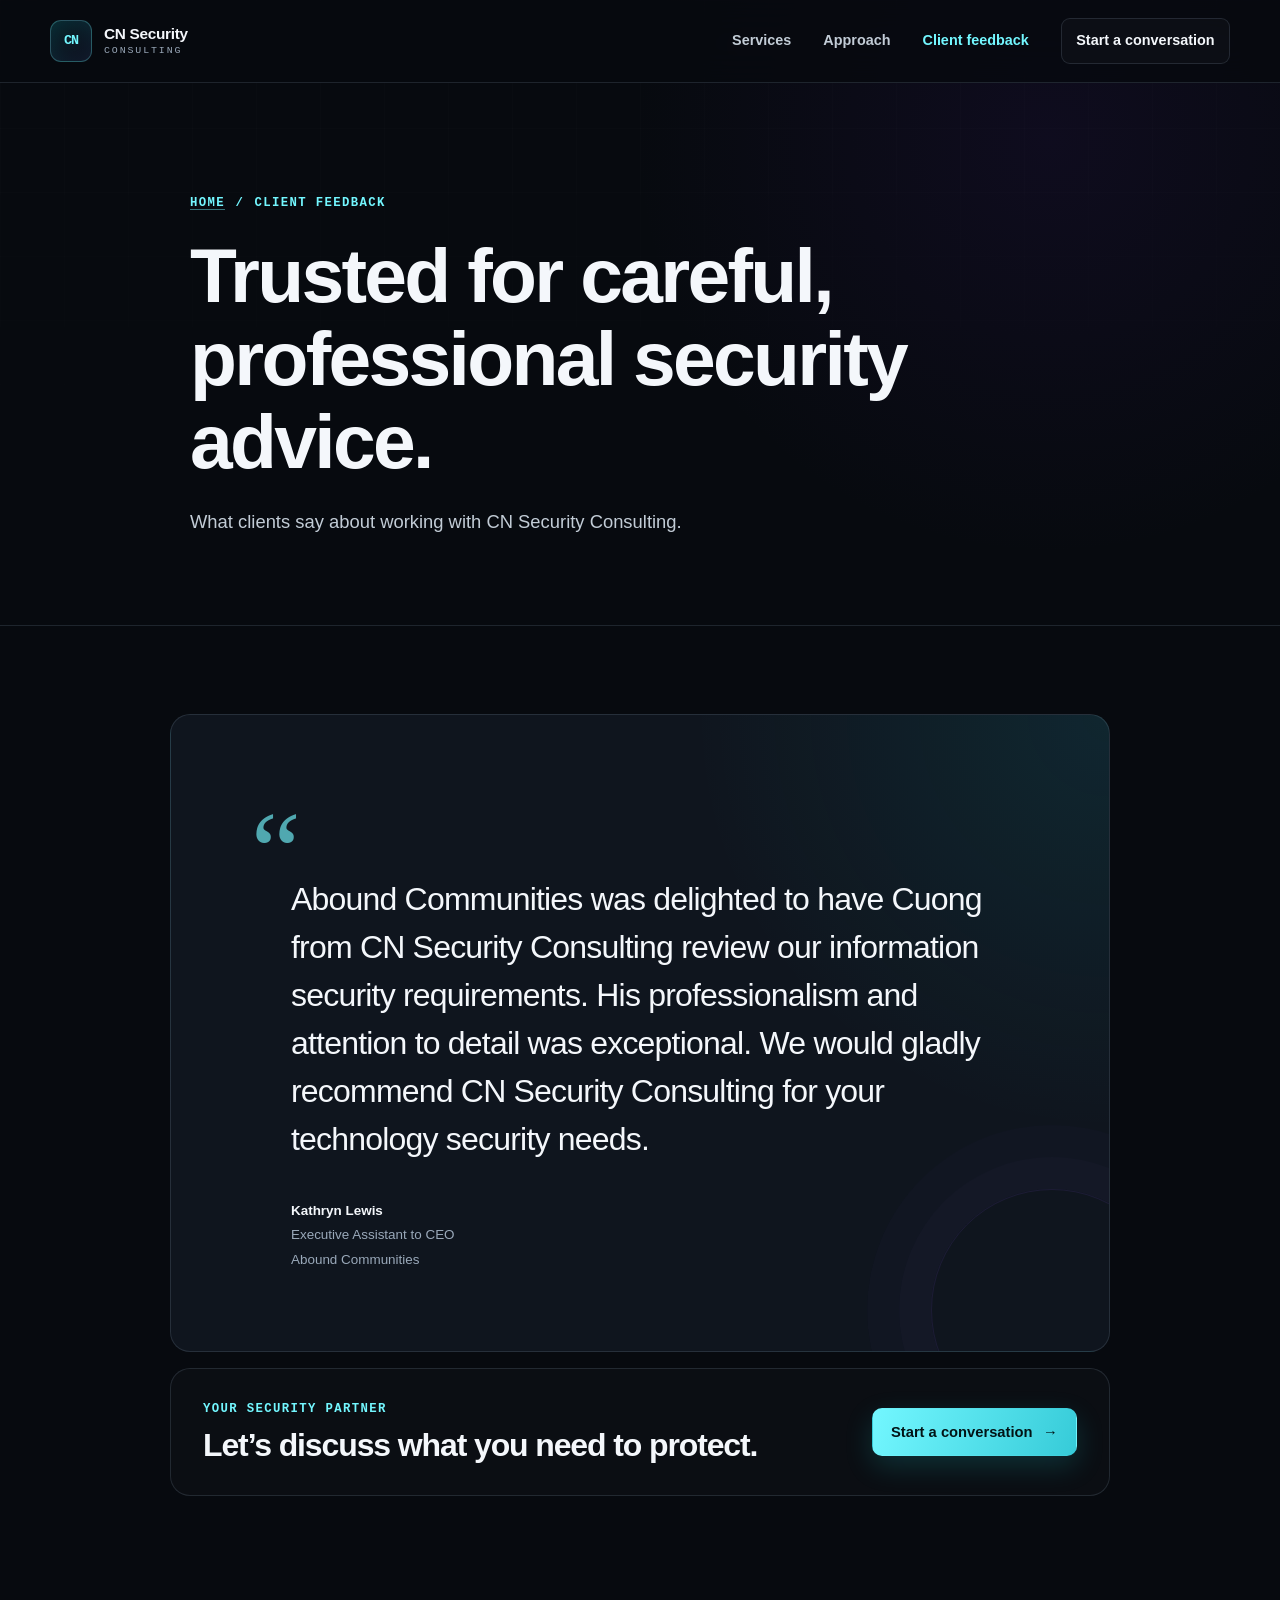
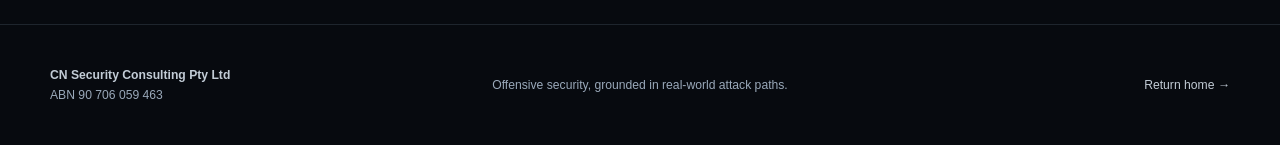
==== testimonials/index.html @ f215b1c4 "backup 2026-09-17 04:57:46 UTC" ====
<!DOCTYPE html>
<html lang="en-AU">
<head>
    <meta charset="UTF-8">
    <meta name="viewport" content="width=device-width, initial-scale=1.0">
    <meta name="description" content="Client feedback for CN Security Consulting, a Melbourne-based offensive security consultancy.">
    <meta name="theme-color" content="#070a0f">
    <title>Client Feedback | CN Security Consulting</title>
    <link rel="canonical" href="https://cnsecurity.com.au/testimonials/">
    <link rel="stylesheet" href="../style.css">
</head>
<body>
    <a class="skip-link" href="#main">Skip to content</a>

    <header class="site-header">
        <div class="container nav-wrap">
            <a class="brand" href="/" aria-label="CN Security Consulting home">
                <span class="brand-mark" aria-hidden="true">CN</span>
                <span class="brand-copy">
                    <strong>CN Security</strong>
                    <small>Consulting</small>
                </span>
            </a>
            <nav class="site-nav" aria-label="Primary navigation">
                <a href="/#services">Services</a>
                <a href="/#approach">Approach</a>
                <a aria-current="page" href="/testimonials/">Client feedback</a>
                <a class="nav-cta" href="/#contact">Start a conversation</a>
            </nav>
        </div>
    </header>

    <main id="main">
        <section class="page-hero section">
            <div class="container page-hero-inner">
                <p class="eyebrow"><a href="/">Home</a> <span aria-hidden="true">/</span> Client feedback</p>
                <h1>Trusted for careful, professional security advice.</h1>
                <p>What clients say about working with CN Security Consulting.</p>
            </div>
        </section>

        <section class="section testimonial-page-section">
            <div class="container narrow-container">
                <article class="testimonial-card">
                    <div class="quote-mark" aria-hidden="true">“</div>
                    <blockquote>
                        <p>Abound Communities was delighted to have Cuong from CN Security Consulting review our information security requirements. His professionalism and attention to detail was exceptional. We would gladly recommend CN Security Consulting for your technology security needs.</p>
                        <footer>
                            <strong>Kathryn Lewis</strong>
                            <span>Executive Assistant to CEO</span>
                            <span>Abound Communities</span>
                        </footer>
                    </blockquote>
                </article>

                <div class="page-cta">
                    <div>
                        <p class="eyebrow">Your security partner</p>
                        <h2>Let’s discuss what you need to protect.</h2>
                    </div>
                    <a class="button button-primary" href="mailto:cnsecconsultingptyltd@gmail.com?subject=Security%20assessment%20enquiry">Start a conversation <span aria-hidden="true">→</span></a>
                </div>
            </div>
        </section>
    </main>

    <footer class="site-footer">
        <div class="container footer-inner">
            <div>
                <strong>CN Security Consulting Pty Ltd</strong>
                <span>ABN 90 706 059 463</span>
            </div>
            <p>Offensive security, grounded in real-world attack paths.</p>
            <a href="/">Return home <span aria-hidden="true">→</span></a>
        </div>
    </footer>
</body>
</html>
---- style.css ----
:root {
    --bg: #070a0f;
    --bg-soft: #0b1017;
    --surface: #0f151e;
    --fg: #f4f7fb;
    --muted: #9aa9ba;
    --muted-light: #c2ccd6;
    --cyan: #16d9e3;
    --cyan-bright: #73f7ff;
    --purple: #8f5cff;
    --border: rgba(157, 181, 205, 0.16);
    --border-strong: rgba(115, 247, 255, 0.28);
    --shadow: 0 32px 80px rgba(0, 0, 0, 0.42);
    --radius: 20px;
    --max-width: 1180px;
}

* { box-sizing: border-box; }

html { scroll-behavior: smooth; }

body {
    margin: 0;
    color: var(--fg);
    background: radial-gradient(circle at 82% 8%, rgba(67, 25, 133, 0.13), transparent 26rem), var(--bg);
    font-family: Inter, ui-sans-serif, -apple-system, BlinkMacSystemFont, "Segoe UI", sans-serif;
    font-size: 16px;
    line-height: 1.65;
    -webkit-font-smoothing: antialiased;
}

body::before {
    position: fixed;
    inset: 0;
    z-index: -1;
    background-image: linear-gradient(rgba(255, 255, 255, 0.016) 1px, transparent 1px), linear-gradient(90deg, rgba(255, 255, 255, 0.016) 1px, transparent 1px);
    background-size: 64px 64px;
    content: "";
    pointer-events: none;
    mask-image: linear-gradient(to bottom, black, transparent 58%);
}

::selection { color: #021012; background: var(--cyan-bright); }
a { color: inherit; }
img, svg { display: block; }
img { max-width: 100%; }
h1, h2, h3, p, blockquote { margin-top: 0; }
h1, h2, h3 { line-height: 1.08; letter-spacing: -0.035em; }
h1 { font-size: clamp(3.25rem, 7vw, 6.3rem); }
h2 { margin-bottom: 1rem; font-size: clamp(2.1rem, 4vw, 3.5rem); }
h3 { font-size: 1.3rem; }

.container { width: min(calc(100% - 3rem), var(--max-width)); margin-inline: auto; }
.narrow-container { width: min(calc(100% - 3rem), 940px); }
.section { padding: 7rem 0; }

.skip-link {
    position: fixed;
    top: 1rem;
    left: 1rem;
    z-index: 1000;
    padding: 0.7rem 1rem;
    color: #031012;
    background: var(--cyan-bright);
    border-radius: 8px;
    font-weight: 800;
    transform: translateY(-180%);
}
.skip-link:focus { transform: translateY(0); }

.site-header {
    position: relative;
    z-index: 20;
    border-bottom: 1px solid var(--border);
    background: rgba(7, 10, 15, 0.78);
    backdrop-filter: blur(18px);
}

.nav-wrap {
    display: flex;
    min-height: 82px;
    align-items: center;
    justify-content: space-between;
    gap: 2rem;
}

.brand { display: inline-flex; flex: 0 0 auto; align-items: center; gap: 0.75rem; text-decoration: none; }

.brand-mark {
    display: grid;
    width: 42px;
    height: 42px;
    place-items: center;
    color: var(--cyan-bright);
    border: 1px solid var(--border-strong);
    border-radius: 11px;
    background: linear-gradient(145deg, rgba(22, 217, 227, 0.14), rgba(143, 92, 255, 0.08));
    font-family: "SFMono-Regular", Consolas, "Liberation Mono", monospace;
    font-size: 0.84rem;
    font-weight: 800;
    letter-spacing: -0.08em;
    box-shadow: inset 0 0 18px rgba(22, 217, 227, 0.07);
}

.brand-copy { display: flex; flex-direction: column; line-height: 1.05; }
.brand-copy strong { font-size: 0.96rem; letter-spacing: -0.02em; }
.brand-copy small {
    margin-top: 0.28rem;
    color: var(--muted);
    font-family: "SFMono-Regular", Consolas, monospace;
    font-size: 0.62rem;
    letter-spacing: 0.19em;
    text-transform: uppercase;
}

.site-nav { display: flex; align-items: center; gap: clamp(1rem, 2.5vw, 2rem); }
.site-nav a {
    color: var(--muted-light);
    font-size: 0.9rem;
    font-weight: 650;
    text-decoration: none;
    transition: color 180ms ease, border-color 180ms ease, background 180ms ease;
}
.site-nav a:hover, .site-nav a:focus-visible, .site-nav a[aria-current="page"] { color: var(--cyan-bright); }
.site-nav .nav-cta {
    padding: 0.62rem 0.9rem;
    color: var(--fg);
    border: 1px solid var(--border);
    border-radius: 9px;
    background: rgba(255, 255, 255, 0.025);
}
.site-nav .nav-cta:hover, .site-nav .nav-cta:focus-visible { color: var(--fg); border-color: var(--border-strong); background: rgba(22, 217, 227, 0.08); }

.hero {
    position: relative;
    min-height: 720px;
    display: flex;
    align-items: center;
    overflow: hidden;
    padding: 5rem 0 5.8rem;
}
.hero::before {
    position: absolute;
    top: 18%;
    left: -15rem;
    width: 27rem;
    height: 27rem;
    border: 1px solid rgba(22, 217, 227, 0.08);
    border-radius: 50%;
    content: "";
    box-shadow: 0 0 0 5rem rgba(22, 217, 227, 0.018), 0 0 0 10rem rgba(22, 217, 227, 0.012);
}
.hero-grid { display: grid; grid-template-columns: minmax(0, 1.18fr) minmax(330px, 0.82fr); align-items: center; gap: clamp(3rem, 7vw, 6.5rem); }
.hero-copy { position: relative; z-index: 2; }

.eyebrow {
    display: flex;
    align-items: center;
    gap: 0.65rem;
    margin-bottom: 1.35rem;
    color: var(--cyan-bright);
    font-family: "SFMono-Regular", Consolas, "Liberation Mono", monospace;
    font-size: 0.77rem;
    font-weight: 700;
    letter-spacing: 0.11em;
    line-height: 1.4;
    text-transform: uppercase;
}
.eyebrow a { color: inherit; text-decoration-color: rgba(115, 247, 255, 0.45); text-underline-offset: 3px; }
.status-dot {
    width: 7px;
    height: 7px;
    flex: 0 0 auto;
    border-radius: 50%;
    background: var(--cyan);
    box-shadow: 0 0 0 5px rgba(22, 217, 227, 0.08), 0 0 18px rgba(22, 217, 227, 0.7);
}

.hero h1 { max-width: 800px; margin-bottom: 1.65rem; font-weight: 780; }
.hero h1 span {
    display: block;
    color: transparent;
    background: linear-gradient(100deg, var(--cyan-bright), #58b7ff 47%, #b591ff 95%);
    background-clip: text;
    -webkit-background-clip: text;
}
.hero-lead { max-width: 670px; margin-bottom: 2.15rem; color: var(--muted-light); font-size: clamp(1.05rem, 1.8vw, 1.28rem); line-height: 1.7; }
.hero-actions { display: flex; flex-wrap: wrap; gap: 0.85rem; margin-bottom: 2.1rem; }

.button {
    display: inline-flex;
    min-height: 48px;
    align-items: center;
    justify-content: center;
    gap: 0.65rem;
    padding: 0.78rem 1.15rem;
    border: 1px solid transparent;
    border-radius: 10px;
    font-size: 0.92rem;
    font-weight: 780;
    line-height: 1;
    text-decoration: none;
    transition: transform 180ms ease, box-shadow 180ms ease, border-color 180ms ease, background 180ms ease;
}
.button:hover, .button:focus-visible { transform: translateY(-2px); }
.button-primary { color: #021315; background: linear-gradient(110deg, var(--cyan-bright), #36cbd8); box-shadow: 0 10px 28px rgba(22, 217, 227, 0.17); }
.button-primary:hover, .button-primary:focus-visible { box-shadow: 0 14px 36px rgba(22, 217, 227, 0.26); }
.button-secondary { color: var(--fg); border-color: var(--border); background: rgba(255, 255, 255, 0.025); }
.button-secondary:hover, .button-secondary:focus-visible { border-color: var(--border-strong); background: rgba(255, 255, 255, 0.045); }

.hero-points { display: flex; flex-wrap: wrap; gap: 0.65rem 1.3rem; margin: 0; padding: 0; color: var(--muted); font-size: 0.82rem; list-style: none; }
.hero-points li { position: relative; padding-left: 1.15rem; }
.hero-points li::before { position: absolute; top: 0.68em; left: 0; width: 5px; height: 5px; border-radius: 50%; background: var(--cyan); content: ""; }

.hero-visual { position: relative; width: min(100%, 470px); justify-self: end; aspect-ratio: 1; }
.hero-visual::before, .hero-visual::after { position: absolute; border-radius: 50%; content: ""; }
.hero-visual::before { inset: 2%; border: 1px solid rgba(115, 247, 255, 0.12); box-shadow: 0 0 0 1.6rem rgba(255, 255, 255, 0.012), 0 0 0 1.7rem rgba(115, 247, 255, 0.035); }
.hero-visual::after { inset: 11%; border: 1px dashed rgba(143, 92, 255, 0.2); }
.hero-visual img {
    position: relative;
    z-index: 2;
    width: 100%;
    height: 100%;
    border-radius: 50%;
    object-fit: cover;
    filter: saturate(0.9) contrast(1.03);
    mask-image: radial-gradient(circle, black 58%, transparent 72%);
}
.visual-glow { position: absolute; inset: 14%; border-radius: 50%; background: rgba(61, 23, 110, 0.55); filter: blur(58px); }

.signal-card {
    position: absolute;
    z-index: 4;
    display: flex;
    align-items: center;
    gap: 0.65rem;
    min-width: 150px;
    padding: 0.72rem 0.85rem;
    border: 1px solid var(--border);
    border-radius: 12px;
    background: rgba(12, 17, 25, 0.88);
    box-shadow: 0 18px 35px rgba(0, 0, 0, 0.32);
    backdrop-filter: blur(10px);
    font-size: 0.74rem;
    font-weight: 750;
    line-height: 1.2;
}
.signal-card small { display: block; margin-bottom: 0.2rem; color: var(--muted); font-family: "SFMono-Regular", Consolas, monospace; font-size: 0.57rem; font-weight: 500; letter-spacing: 0.08em; text-transform: uppercase; }
.signal-card-top { top: 19%; right: -1rem; }
.signal-card-bottom { bottom: 19%; left: -1rem; }
.signal-icon { display: grid; width: 28px; height: 28px; flex: 0 0 auto; place-items: center; color: var(--cyan-bright); border: 1px solid rgba(115, 247, 255, 0.28); border-radius: 50%; background: rgba(22, 217, 227, 0.08); }
.signal-pulse { width: 9px; height: 9px; margin: 0 9px; flex: 0 0 auto; border-radius: 50%; background: #a77dff; box-shadow: 0 0 0 6px rgba(143, 92, 255, 0.12), 0 0 18px rgba(143, 92, 255, 0.65); }

.trust-strip { border-block: 1px solid var(--border); background: rgba(255, 255, 255, 0.016); }
.trust-inner { display: flex; min-height: 108px; align-items: center; gap: 3rem; }
.trust-inner p { min-width: max-content; margin: 0; color: var(--muted); font-family: "SFMono-Regular", Consolas, monospace; font-size: 0.68rem; letter-spacing: 0.12em; text-transform: uppercase; }
.trust-inner ul { display: grid; width: 100%; grid-template-columns: repeat(6, 1fr); margin: 0; padding: 0; list-style: none; }
.trust-inner li { color: var(--muted-light); border-left: 1px solid var(--border); font-family: "SFMono-Regular", Consolas, monospace; font-size: 0.9rem; font-weight: 750; letter-spacing: 0.07em; text-align: center; }

.section-heading { display: grid; grid-template-columns: minmax(0, 1.1fr) minmax(320px, 0.62fr); align-items: end; gap: 5rem; margin-bottom: 3.5rem; }
.section-heading h2 { max-width: 730px; margin-bottom: 0; }
.section-heading > p { margin-bottom: 0; color: var(--muted); }

.service-grid { display: grid; grid-template-columns: repeat(2, minmax(0, 1fr)); gap: 1rem; }
.service-card {
    position: relative;
    min-height: 390px;
    overflow: hidden;
    padding: 2rem;
    border: 1px solid var(--border);
    border-radius: var(--radius);
    background: linear-gradient(145deg, rgba(255, 255, 255, 0.035), rgba(255, 255, 255, 0.012));
    transition: border-color 200ms ease, transform 200ms ease, background 200ms ease;
}
.service-card::after { position: absolute; right: -4rem; bottom: -6rem; width: 14rem; height: 14rem; border-radius: 50%; background: rgba(22, 217, 227, 0.055); content: ""; filter: blur(48px); }
.service-card:hover { border-color: rgba(115, 247, 255, 0.26); background: linear-gradient(145deg, rgba(22, 217, 227, 0.055), rgba(255, 255, 255, 0.014)); transform: translateY(-3px); }
.service-card-featured::after { background: rgba(143, 92, 255, 0.11); }
.service-number { position: absolute; top: 2rem; right: 2rem; color: #637183; font-family: "SFMono-Regular", Consolas, monospace; font-size: 0.68rem; }
.service-icon { display: grid; width: 48px; height: 48px; margin-bottom: 2rem; place-items: center; border: 1px solid var(--border-strong); border-radius: 13px; background: rgba(22, 217, 227, 0.055); }
.service-icon svg { width: 23px; height: 23px; fill: none; stroke: var(--cyan-bright); stroke-linecap: round; stroke-linejoin: round; stroke-width: 1.5; }
.service-card h3 { max-width: 420px; margin-bottom: 1rem; }
.service-card > p { max-width: 500px; margin-bottom: 1.35rem; color: var(--muted); }
.card-list { position: relative; z-index: 2; display: flex; flex-wrap: wrap; gap: 0.45rem; margin: 0; padding: 0; list-style: none; }
.card-list li { padding: 0.35rem 0.55rem; color: var(--muted-light); border: 1px solid var(--border); border-radius: 6px; background: rgba(0, 0, 0, 0.14); font-size: 0.69rem; font-weight: 650; }

.section-muted { position: relative; border-block: 1px solid var(--border); background: linear-gradient(90deg, rgba(22, 217, 227, 0.025), transparent 38%), var(--bg-soft); }
.approach-grid { display: grid; grid-template-columns: minmax(280px, 0.75fr) minmax(0, 1.25fr); gap: clamp(4rem, 9vw, 8rem); }
.approach-intro { align-self: start; position: sticky; top: 3rem; }
.approach-intro h2 { margin-bottom: 1.25rem; }
.approach-intro > p:not(.eyebrow) { margin-bottom: 1.7rem; color: var(--muted); }
.text-link { display: inline-flex; align-items: center; gap: 0.55rem; color: var(--cyan-bright); font-size: 0.9rem; font-weight: 750; text-decoration: none; }
.text-link span { transition: transform 180ms ease; }
.text-link:hover span, .text-link:focus-visible span { transform: translateX(4px); }

.process-list { margin: 0; padding: 0; list-style: none; }
.process-list li { display: grid; grid-template-columns: 44px 1fr; gap: 1.25rem; padding: 0 0 2rem; }
.process-list li:not(:last-child) { margin-bottom: 2rem; border-bottom: 1px solid var(--border); }
.process-list li > span { display: grid; width: 44px; height: 44px; place-items: center; color: var(--cyan-bright); border: 1px solid var(--border-strong); border-radius: 50%; background: rgba(22, 217, 227, 0.045); font-family: "SFMono-Regular", Consolas, monospace; font-size: 0.67rem; font-weight: 750; }
.process-list h3 { margin-bottom: 0.55rem; }
.process-list p { max-width: 620px; margin: 0; color: var(--muted); }

.proof-grid { display: grid; grid-template-columns: minmax(0, 1fr) minmax(340px, 0.82fr); align-items: stretch; gap: 1rem; }
.proof-copy, .credentials-panel { padding: clamp(2rem, 5vw, 4rem); border: 1px solid var(--border); border-radius: var(--radius); }
.proof-copy { display: flex; min-height: 480px; flex-direction: column; justify-content: center; background: linear-gradient(145deg, rgba(255, 255, 255, 0.026), rgba(255, 255, 255, 0.008)); }
.proof-copy blockquote { margin-bottom: 1.8rem; }
.proof-copy blockquote > p { margin-bottom: 1.75rem; font-size: clamp(1.35rem, 2.5vw, 2rem); font-weight: 580; letter-spacing: -0.028em; line-height: 1.42; }
blockquote footer { display: flex; flex-direction: column; gap: 0.14rem; color: var(--muted); font-size: 0.84rem; }
blockquote footer strong { color: var(--fg); }

.credentials-panel { position: relative; overflow: hidden; background: radial-gradient(circle at 100% 0, rgba(143, 92, 255, 0.18), transparent 18rem), var(--surface); }
.credentials-panel::after { position: absolute; right: -2rem; bottom: -2rem; width: 11rem; height: 11rem; border: 1px solid rgba(115, 247, 255, 0.08); border-radius: 50%; content: ""; box-shadow: 0 0 0 2rem rgba(115, 247, 255, 0.018), 0 0 0 4rem rgba(115, 247, 255, 0.012); }
.panel-label { margin-bottom: 1.2rem; color: #b69aff; font-family: "SFMono-Regular", Consolas, monospace; font-size: 0.7rem; font-weight: 700; letter-spacing: 0.13em; text-transform: uppercase; }
.credentials-panel h2 { margin-bottom: 1.1rem; font-size: clamp(1.8rem, 3vw, 2.45rem); }
.credentials-panel > p:not(.panel-label) { margin-bottom: 2rem; color: var(--muted); }
.credential-grid { position: relative; z-index: 2; display: grid; grid-template-columns: repeat(2, minmax(0, 1fr)); gap: 0.55rem; }
.credential-grid > span { padding: 0.75rem; color: var(--cyan-bright); border: 1px solid var(--border); border-radius: 9px; background: rgba(0, 0, 0, 0.18); font-family: "SFMono-Regular", Consolas, monospace; font-size: 0.85rem; font-weight: 800; }
.credential-grid small { display: block; margin-top: 0.25rem; color: var(--muted); font-family: Inter, ui-sans-serif, sans-serif; font-size: 0.61rem; font-weight: 550; }

.contact-section { padding-top: 1rem; }
.contact-panel {
    position: relative;
    display: grid;
    grid-template-columns: minmax(0, 1.2fr) minmax(330px, 0.8fr);
    gap: clamp(3rem, 8vw, 7rem);
    overflow: hidden;
    padding: clamp(2.2rem, 6vw, 5rem);
    border: 1px solid var(--border-strong);
    border-radius: 24px;
    background: radial-gradient(circle at 4% 110%, rgba(22, 217, 227, 0.16), transparent 24rem), radial-gradient(circle at 88% -20%, rgba(143, 92, 255, 0.16), transparent 27rem), var(--surface);
    box-shadow: var(--shadow);
}
.contact-panel::after { position: absolute; top: 0; right: 3rem; width: 13rem; height: 1px; background: linear-gradient(90deg, transparent, var(--cyan-bright), transparent); content: ""; }
.contact-copy { position: relative; z-index: 2; }
.contact-copy h2 { margin-bottom: 1rem; }
.contact-copy > p:not(.eyebrow) { max-width: 650px; margin-bottom: 2rem; color: var(--muted-light); }
.contact-details { position: relative; z-index: 2; margin: 0; }
.contact-details > div { display: grid; grid-template-columns: 7rem 1fr; gap: 1rem; padding: 1rem 0; border-bottom: 1px solid var(--border); }
.contact-details > div:first-child { padding-top: 0; }
.contact-details dt { color: var(--muted); font-family: "SFMono-Regular", Consolas, monospace; font-size: 0.63rem; font-weight: 650; letter-spacing: 0.08em; text-transform: uppercase; }
.contact-details dd { margin: 0; color: var(--muted-light); font-size: 0.84rem; }
.contact-details a { color: var(--fg); text-decoration-color: rgba(115, 247, 255, 0.35); text-underline-offset: 4px; }

.site-footer { margin-top: 1rem; padding: 2.5rem 0; color: var(--muted); border-top: 1px solid var(--border); font-size: 0.76rem; }
.footer-inner { display: grid; grid-template-columns: 1fr auto 1fr; align-items: center; gap: 2rem; }
.footer-inner > div { display: flex; flex-direction: column; }
.footer-inner strong { color: var(--muted-light); }
.footer-inner p { margin: 0; text-align: center; }
.footer-inner > a { justify-self: end; color: var(--muted-light); text-decoration: none; }
.footer-inner > a:hover, .footer-inner > a:focus-visible { color: var(--cyan-bright); }

/* Client feedback page */
.page-hero { padding: 7rem 0 5.5rem; border-bottom: 1px solid var(--border); }
.page-hero-inner { max-width: 900px; }
.page-hero h1 { margin-bottom: 1.5rem; font-size: clamp(3rem, 6vw, 5rem); }
.page-hero-inner > p:last-child { margin: 0; color: var(--muted-light); font-size: 1.15rem; }
.testimonial-page-section { padding-top: 5.5rem; }
.testimonial-card { position: relative; overflow: hidden; padding: clamp(2rem, 7vw, 5rem); border: 1px solid var(--border); border-radius: var(--radius); background: radial-gradient(circle at 100% 0, rgba(22, 217, 227, 0.09), transparent 26rem), var(--surface); }
.testimonial-card::after { position: absolute; right: -4rem; bottom: -5rem; width: 15rem; height: 15rem; border: 1px solid rgba(143, 92, 255, 0.1); border-radius: 50%; content: ""; box-shadow: 0 0 0 2rem rgba(143, 92, 255, 0.02), 0 0 0 4rem rgba(143, 92, 255, 0.015); }
.quote-mark { height: 5rem; color: var(--cyan-bright); font-family: Georgia, serif; font-size: 7rem; line-height: 1; opacity: 0.65; }
.testimonial-card blockquote { position: relative; z-index: 2; margin-bottom: 0; }
.testimonial-card blockquote > p { max-width: 790px; margin-bottom: 2.3rem; font-size: clamp(1.35rem, 3vw, 2rem); letter-spacing: -0.025em; line-height: 1.5; }
.page-cta { display: flex; align-items: center; justify-content: space-between; gap: 2rem; margin-top: 1rem; padding: 2rem; border: 1px solid var(--border); border-radius: var(--radius); background: rgba(255, 255, 255, 0.02); }
.page-cta .eyebrow { margin-bottom: 0.65rem; }
.page-cta h2 { margin: 0; font-size: clamp(1.4rem, 3vw, 2rem); }

@media (max-width: 980px) {
    .hero { min-height: auto; padding-top: 5.5rem; }
    .hero-grid { grid-template-columns: 1fr; }
    .hero-copy { max-width: 780px; }
    .hero-visual { width: min(78vw, 480px); justify-self: center; }
    .section-heading { grid-template-columns: 1fr; gap: 1.25rem; }
    .section-heading > p { max-width: 680px; }
    .approach-grid { gap: 4rem; }
    .proof-grid, .contact-panel { grid-template-columns: 1fr; }
    .proof-copy { min-height: auto; }
    .footer-inner { grid-template-columns: 1fr auto; }
    .footer-inner p { display: none; }
}

@media (max-width: 760px) {
    .container, .narrow-container { width: min(calc(100% - 2rem), var(--max-width)); }
    .section { padding: 5rem 0; }
    .site-header { position: static; }
    .nav-wrap { min-height: auto; flex-direction: column; align-items: stretch; gap: 1rem; padding-block: 1rem; }
    .site-nav { justify-content: space-between; gap: 0.7rem; overflow-x: auto; padding-bottom: 0.2rem; }
    .site-nav a { flex: 0 0 auto; font-size: 0.77rem; }
    .site-nav .nav-cta { padding: 0; border: 0; background: none; }
    .hero { padding: 4.5rem 0; }
    .hero-grid { gap: 3.5rem; }
    .hero h1 { font-size: clamp(3rem, 14vw, 4.6rem); }
    .hero-visual { width: min(85vw, 420px); }
    .signal-card-top { right: 0; }
    .signal-card-bottom { left: 0; }
    .trust-inner { flex-direction: column; align-items: stretch; gap: 1.2rem; padding: 1.5rem 0; }
    .trust-inner ul { grid-template-columns: repeat(3, 1fr); row-gap: 0.9rem; }
    .service-grid { grid-template-columns: 1fr; }
    .service-card { min-height: auto; }
    .approach-grid { grid-template-columns: 1fr; }
    .approach-intro { position: static; }
    .contact-details > div { grid-template-columns: 1fr; gap: 0.35rem; }
    .page-hero { padding: 5rem 0 4rem; }
    .page-cta { align-items: flex-start; flex-direction: column; }
}

@media (max-width: 520px) {
    .site-nav { display: grid; grid-template-columns: repeat(2, 1fr); }
    .site-nav a { padding: 0.25rem 0; }
    .hero h1 { font-size: clamp(2.65rem, 13vw, 3.8rem); }
    .hero-actions { flex-direction: column; }
    .hero-actions .button { width: 100%; }
    .hero-visual { width: 90vw; }
    .signal-card { min-width: 132px; padding: 0.55rem 0.65rem; }
    .service-card, .proof-copy, .credentials-panel, .contact-panel, .page-cta { padding: 1.5rem; }
    .process-list li { grid-template-columns: 38px 1fr; gap: 1rem; }
    .process-list li > span { width: 38px; height: 38px; }
    .credential-grid { grid-template-columns: 1fr; }
    .contact-details dd { overflow-wrap: anywhere; }
    .footer-inner { grid-template-columns: 1fr; }
    .footer-inner > a { justify-self: start; }
}

@media (prefers-reduced-motion: reduce) {
    html { scroll-behavior: auto; }
    *, *::before, *::after { scroll-behavior: auto !important; transition-duration: 0.01ms !important; }
}
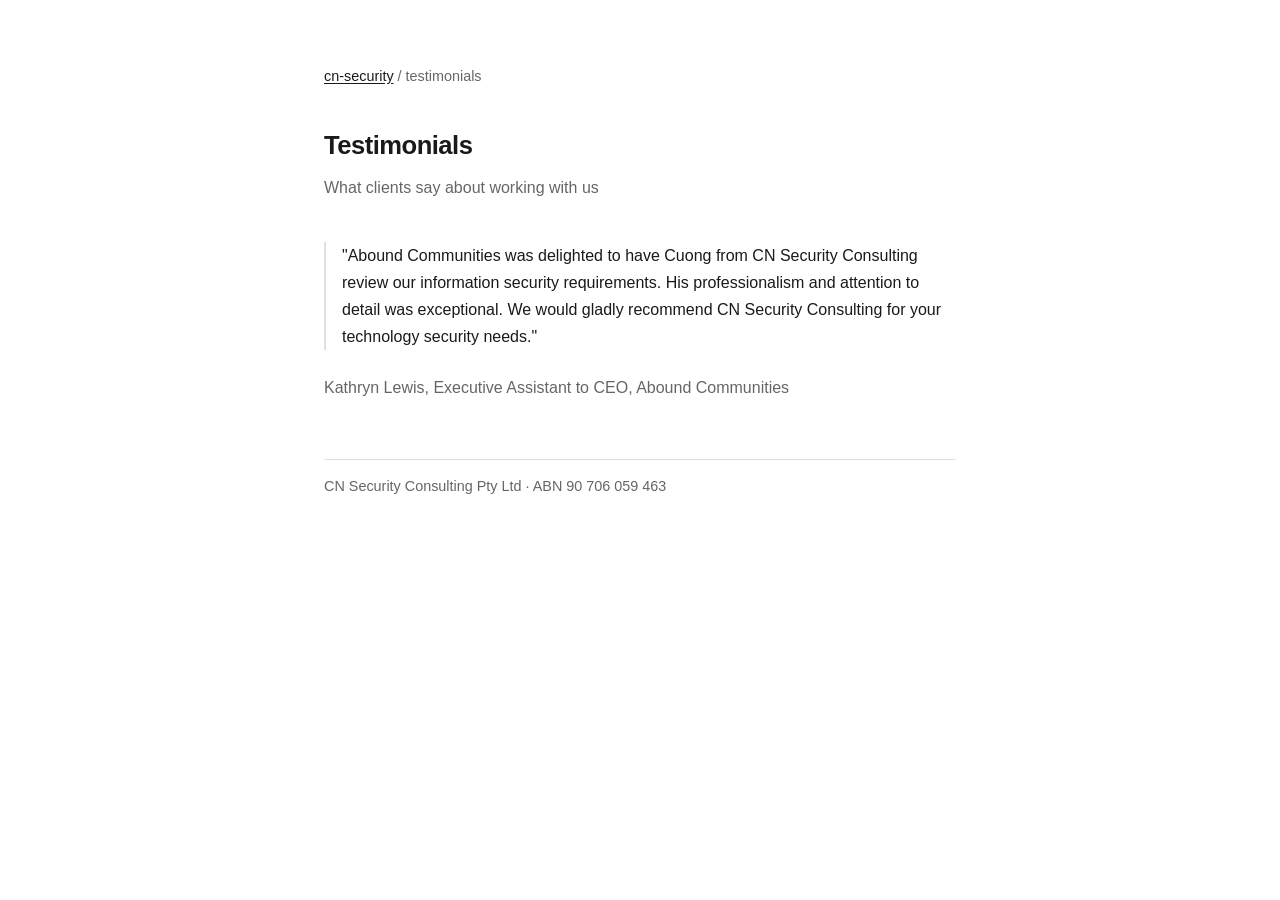
==== commit d75d08e0: "Revert to minimal light theme, port newer copy Restore the minimal light theme (white background, ce" ====
--- a/testimonials/index.html
+++ b/testimonials/index.html
@@ -1,78 +1,30 @@
 <!DOCTYPE html>
 <html lang="en-AU">
 <head>
-    <meta charset="UTF-8">
-    <meta name="viewport" content="width=device-width, initial-scale=1.0">
-    <meta name="description" content="Client feedback for CN Security Consulting, a Melbourne-based offensive security consultancy.">
-    <meta name="theme-color" content="#070a0f">
-    <title>Client Feedback | CN Security Consulting</title>
-    <link rel="canonical" href="https://cnsecurity.com.au/testimonials/">
-    <link rel="stylesheet" href="../style.css">
+<meta charset="UTF-8">
+<meta name="viewport" content="width=device-width, initial-scale=1.0">
+<meta name="description" content="What clients say about working with CN Security Consulting — Melbourne-based offensive security and red teaming.">
+<title>Testimonials &ndash; CN Security Consulting</title>
+<link rel="canonical" href="https://cnsecurity.com.au/testimonials/">
+<link rel="stylesheet" href="../style.css">
 </head>
 <body>
-    <a class="skip-link" href="#main">Skip to content</a>
 
-    <header class="site-header">
-        <div class="container nav-wrap">
-            <a class="brand" href="/" aria-label="CN Security Consulting home">
-                <span class="brand-mark" aria-hidden="true">CN</span>
-                <span class="brand-copy">
-                    <strong>CN Security</strong>
-                    <small>Consulting</small>
-                </span>
-            </a>
-            <nav class="site-nav" aria-label="Primary navigation">
-                <a href="/#services">Services</a>
-                <a href="/#approach">Approach</a>
-                <a aria-current="page" href="/testimonials/">Client feedback</a>
-                <a class="nav-cta" href="/#contact">Start a conversation</a>
-            </nav>
-        </div>
-    </header>
+<p class="breadcrumb"><a href="/">cn-security</a> / testimonials</p>
 
-    <main id="main">
-        <section class="page-hero section">
-            <div class="container page-hero-inner">
-                <p class="eyebrow"><a href="/">Home</a> <span aria-hidden="true">/</span> Client feedback</p>
-                <h1>Trusted for careful, professional security advice.</h1>
-                <p>What clients say about working with CN Security Consulting.</p>
-            </div>
-        </section>
+<h1>Testimonials</h1>
+<p class="tagline">What clients say about working with us</p>
 
-        <section class="section testimonial-page-section">
-            <div class="container narrow-container">
-                <article class="testimonial-card">
-                    <div class="quote-mark" aria-hidden="true">“</div>
-                    <blockquote>
-                        <p>Abound Communities was delighted to have Cuong from CN Security Consulting review our information security requirements. His professionalism and attention to detail was exceptional. We would gladly recommend CN Security Consulting for your technology security needs.</p>
-                        <footer>
-                            <strong>Kathryn Lewis</strong>
-                            <span>Executive Assistant to CEO</span>
-                            <span>Abound Communities</span>
-                        </footer>
-                    </blockquote>
-                </article>
+<section>
+    <p class="quote">
+        "Abound Communities was delighted to have Cuong from CN Security Consulting review our information security requirements. His professionalism and attention to detail was exceptional. We would gladly recommend CN Security Consulting for your technology security needs."
+    </p>
+    <p class="cite">Kathryn Lewis, Executive Assistant to CEO, Abound Communities</p>
+</section>
 
-                <div class="page-cta">
-                    <div>
-                        <p class="eyebrow">Your security partner</p>
-                        <h2>Let’s discuss what you need to protect.</h2>
-                    </div>
-                    <a class="button button-primary" href="mailto:cnsecconsultingptyltd@gmail.com?subject=Security%20assessment%20enquiry">Start a conversation <span aria-hidden="true">→</span></a>
-                </div>
-            </div>
-        </section>
-    </main>
+<footer>
+    CN Security Consulting Pty Ltd &middot; ABN 90 706 059 463
+</footer>
 
-    <footer class="site-footer">
-        <div class="container footer-inner">
-            <div>
-                <strong>CN Security Consulting Pty Ltd</strong>
-                <span>ABN 90 706 059 463</span>
-            </div>
-            <p>Offensive security, grounded in real-world attack paths.</p>
-            <a href="/">Return home <span aria-hidden="true">→</span></a>
-        </div>
-    </footer>
 </body>
 </html>
--- a/style.css
+++ b/style.css
@@ -1,425 +1,226 @@
 :root {
-    --bg: #070a0f;
-    --bg-soft: #0b1017;
-    --surface: #0f151e;
-    --fg: #f4f7fb;
-    --muted: #9aa9ba;
-    --muted-light: #c2ccd6;
-    --cyan: #16d9e3;
-    --cyan-bright: #73f7ff;
-    --purple: #8f5cff;
-    --border: rgba(157, 181, 205, 0.16);
-    --border-strong: rgba(115, 247, 255, 0.28);
-    --shadow: 0 32px 80px rgba(0, 0, 0, 0.42);
-    --radius: 20px;
-    --max-width: 1180px;
-}
-
-* { box-sizing: border-box; }
-
-html { scroll-behavior: smooth; }
+    --bg: #ffffff;
+    --fg: #1a1a1a;
+    --dim: #666666;
+    --accent: #1a1a1a;
+    --code-bg: #f5f5f5;
+    --rule: #e0e0e0;
+}
+
+* {
+    box-sizing: border-box;
+}
 
 body {
-    margin: 0;
+    font-family: -apple-system, BlinkMacSystemFont, "Segoe UI", Roboto, Helvetica, Arial, sans-serif;
+    max-width: 680px;
+    margin: 4em auto;
+    padding: 0 1.5em;
     color: var(--fg);
-    background: radial-gradient(circle at 82% 8%, rgba(67, 25, 133, 0.13), transparent 26rem), var(--bg);
-    font-family: Inter, ui-sans-serif, -apple-system, BlinkMacSystemFont, "Segoe UI", sans-serif;
+    background: var(--bg);
+    line-height: 1.7;
     font-size: 16px;
-    line-height: 1.65;
-    -webkit-font-smoothing: antialiased;
-}
-
-body::before {
-    position: fixed;
-    inset: 0;
-    z-index: -1;
-    background-image: linear-gradient(rgba(255, 255, 255, 0.016) 1px, transparent 1px), linear-gradient(90deg, rgba(255, 255, 255, 0.016) 1px, transparent 1px);
-    background-size: 64px 64px;
-    content: "";
-    pointer-events: none;
-    mask-image: linear-gradient(to bottom, black, transparent 58%);
-}
-
-::selection { color: #021012; background: var(--cyan-bright); }
-a { color: inherit; }
-img, svg { display: block; }
-img { max-width: 100%; }
-h1, h2, h3, p, blockquote { margin-top: 0; }
-h1, h2, h3 { line-height: 1.08; letter-spacing: -0.035em; }
-h1 { font-size: clamp(3.25rem, 7vw, 6.3rem); }
-h2 { margin-bottom: 1rem; font-size: clamp(2.1rem, 4vw, 3.5rem); }
-h3 { font-size: 1.3rem; }
-
-.container { width: min(calc(100% - 3rem), var(--max-width)); margin-inline: auto; }
-.narrow-container { width: min(calc(100% - 3rem), 940px); }
-.section { padding: 7rem 0; }
-
-.skip-link {
-    position: fixed;
-    top: 1rem;
-    left: 1rem;
-    z-index: 1000;
-    padding: 0.7rem 1rem;
-    color: #031012;
-    background: var(--cyan-bright);
-    border-radius: 8px;
-    font-weight: 800;
-    transform: translateY(-180%);
-}
-.skip-link:focus { transform: translateY(0); }
-
-.site-header {
-    position: relative;
-    z-index: 20;
-    border-bottom: 1px solid var(--border);
-    background: rgba(7, 10, 15, 0.78);
-    backdrop-filter: blur(18px);
-}
-
-.nav-wrap {
-    display: flex;
-    min-height: 82px;
-    align-items: center;
-    justify-content: space-between;
-    gap: 2rem;
-}
-
-.brand { display: inline-flex; flex: 0 0 auto; align-items: center; gap: 0.75rem; text-decoration: none; }
-
-.brand-mark {
-    display: grid;
-    width: 42px;
-    height: 42px;
-    place-items: center;
-    color: var(--cyan-bright);
-    border: 1px solid var(--border-strong);
-    border-radius: 11px;
-    background: linear-gradient(145deg, rgba(22, 217, 227, 0.14), rgba(143, 92, 255, 0.08));
-    font-family: "SFMono-Regular", Consolas, "Liberation Mono", monospace;
-    font-size: 0.84rem;
-    font-weight: 800;
-    letter-spacing: -0.08em;
-    box-shadow: inset 0 0 18px rgba(22, 217, 227, 0.07);
-}
-
-.brand-copy { display: flex; flex-direction: column; line-height: 1.05; }
-.brand-copy strong { font-size: 0.96rem; letter-spacing: -0.02em; }
-.brand-copy small {
-    margin-top: 0.28rem;
-    color: var(--muted);
-    font-family: "SFMono-Regular", Consolas, monospace;
-    font-size: 0.62rem;
-    letter-spacing: 0.19em;
-    text-transform: uppercase;
-}
-
-.site-nav { display: flex; align-items: center; gap: clamp(1rem, 2.5vw, 2rem); }
-.site-nav a {
-    color: var(--muted-light);
-    font-size: 0.9rem;
-    font-weight: 650;
+}
+
+h1 {
+    font-size: 1.6em;
+    font-weight: 600;
+    margin: 0;
+    letter-spacing: -0.02em;
+}
+
+h2 {
+    font-size: 1.1em;
+    font-weight: 600;
+    margin: 0 0 0.6em 0;
+}
+
+h3 {
+    font-size: 1em;
+    font-weight: 600;
+    margin: 2em 0 0.5em 0;
+}
+
+.tagline {
+    color: var(--dim);
+    margin: 0.4em 0 2.5em 0;
+}
+
+section {
+    margin-bottom: 2.5em;
+}
+
+ul, ol {
+    margin: 0;
+    padding-left: 1.4em;
+}
+
+ul li, ol li {
+    margin-bottom: 0.3em;
+}
+
+p {
+    margin: 0 0 1em 0;
+}
+
+.quote {
+    border-left: 2px solid var(--rule);
+    padding-left: 1em;
+    margin: 1.5em 0;
+}
+
+.cite {
+    color: var(--dim);
+}
+
+.hours {
+    color: var(--dim);
+}
+
+.meta {
+    color: var(--dim);
+    margin: 0 0 2.5em 0;
+    font-size: 0.9em;
+}
+
+.breadcrumb {
+    color: var(--dim);
+    margin: 0 0 2.5em 0;
+    font-size: 0.9em;
+}
+
+a {
+    color: var(--accent);
+    text-decoration: underline;
+    text-underline-offset: 2px;
+}
+
+a:hover {
+    color: var(--dim);
+}
+
+pre {
+    background: var(--code-bg);
+    padding: 1em;
+    margin: 1em 0;
+    overflow-x: auto;
+    font-size: 0.85em;
+    line-height: 1.5;
+    border-radius: 4px;
+}
+
+code {
+    font-family: "SF Mono", "Menlo", "Monaco", "Consolas", monospace;
+    background: var(--code-bg);
+    padding: 0.1em 0.35em;
+    border-radius: 3px;
+    font-size: 0.9em;
+}
+
+pre code {
+    background: none;
+    padding: 0;
+    color: var(--fg);
+}
+
+table {
+    width: 100%;
+    border-collapse: collapse;
+    margin: 1em 0;
+    font-size: 0.9em;
+}
+
+th, td {
+    text-align: left;
+    padding: 0.4em 0.8em;
+    border-bottom: 1px solid var(--rule);
+    vertical-align: top;
+    word-break: break-word;
+}
+
+th {
+    color: var(--dim);
+    font-weight: 500;
+}
+
+strong {
+    font-weight: 600;
+}
+
+footer {
+    margin-top: 4em;
+    padding-top: 1em;
+    border-top: 1px solid var(--rule);
+    color: var(--dim);
+    font-size: 0.9em;
+}
+
+/* === top nav === */
+
+.topnav {
+    margin: 0 0 2.5em 0;
+    font-size: 0.95em;
+}
+
+.topnav a {
+    color: var(--dim);
     text-decoration: none;
-    transition: color 180ms ease, border-color 180ms ease, background 180ms ease;
-}
-.site-nav a:hover, .site-nav a:focus-visible, .site-nav a[aria-current="page"] { color: var(--cyan-bright); }
-.site-nav .nav-cta {
-    padding: 0.62rem 0.9rem;
+}
+
+.topnav a:hover {
     color: var(--fg);
-    border: 1px solid var(--border);
-    border-radius: 9px;
-    background: rgba(255, 255, 255, 0.025);
-}
-.site-nav .nav-cta:hover, .site-nav .nav-cta:focus-visible { color: var(--fg); border-color: var(--border-strong); background: rgba(22, 217, 227, 0.08); }
-
-.hero {
-    position: relative;
-    min-height: 720px;
-    display: flex;
-    align-items: center;
-    overflow: hidden;
-    padding: 5rem 0 5.8rem;
-}
-.hero::before {
-    position: absolute;
-    top: 18%;
-    left: -15rem;
-    width: 27rem;
-    height: 27rem;
-    border: 1px solid rgba(22, 217, 227, 0.08);
-    border-radius: 50%;
-    content: "";
-    box-shadow: 0 0 0 5rem rgba(22, 217, 227, 0.018), 0 0 0 10rem rgba(22, 217, 227, 0.012);
-}
-.hero-grid { display: grid; grid-template-columns: minmax(0, 1.18fr) minmax(330px, 0.82fr); align-items: center; gap: clamp(3rem, 7vw, 6.5rem); }
-.hero-copy { position: relative; z-index: 2; }
-
-.eyebrow {
-    display: flex;
-    align-items: center;
-    gap: 0.65rem;
-    margin-bottom: 1.35rem;
-    color: var(--cyan-bright);
-    font-family: "SFMono-Regular", Consolas, "Liberation Mono", monospace;
-    font-size: 0.77rem;
-    font-weight: 700;
-    letter-spacing: 0.11em;
-    line-height: 1.4;
-    text-transform: uppercase;
-}
-.eyebrow a { color: inherit; text-decoration-color: rgba(115, 247, 255, 0.45); text-underline-offset: 3px; }
-.status-dot {
-    width: 7px;
-    height: 7px;
-    flex: 0 0 auto;
-    border-radius: 50%;
-    background: var(--cyan);
-    box-shadow: 0 0 0 5px rgba(22, 217, 227, 0.08), 0 0 18px rgba(22, 217, 227, 0.7);
-}
-
-.hero h1 { max-width: 800px; margin-bottom: 1.65rem; font-weight: 780; }
-.hero h1 span {
+    text-decoration: underline;
+    text-underline-offset: 2px;
+}
+
+.topnav .sep {
+    margin: 0 0.6em;
+    color: var(--rule);
+}
+
+/* === post list === */
+
+.post-list {
+    list-style: none;
+    padding: 0;
+    margin: 1.5em 0 0 0;
+}
+
+.post-list li {
+    margin-bottom: 1.8em;
+}
+
+.post-list .post-date {
+    color: var(--dim);
+    font-size: 0.9em;
+    margin: 0;
+}
+
+.post-list .post-title {
+    font-weight: 600;
+    display: inline-block;
+    margin: 0.1em 0;
+}
+
+.post-list .post-desc {
+    color: var(--dim);
+    margin: 0.2em 0 0 0;
+    font-size: 0.95em;
+}
+
+/* === detail list (services, process) === */
+
+.detail-list {
+    margin: 0;
+    padding-left: 1.4em;
+}
+
+.detail-list li {
+    margin-bottom: 1em;
+}
+
+.detail-list .desc {
     display: block;
-    color: transparent;
-    background: linear-gradient(100deg, var(--cyan-bright), #58b7ff 47%, #b591ff 95%);
-    background-clip: text;
-    -webkit-background-clip: text;
-}
-.hero-lead { max-width: 670px; margin-bottom: 2.15rem; color: var(--muted-light); font-size: clamp(1.05rem, 1.8vw, 1.28rem); line-height: 1.7; }
-.hero-actions { display: flex; flex-wrap: wrap; gap: 0.85rem; margin-bottom: 2.1rem; }
-
-.button {
-    display: inline-flex;
-    min-height: 48px;
-    align-items: center;
-    justify-content: center;
-    gap: 0.65rem;
-    padding: 0.78rem 1.15rem;
-    border: 1px solid transparent;
-    border-radius: 10px;
-    font-size: 0.92rem;
-    font-weight: 780;
-    line-height: 1;
-    text-decoration: none;
-    transition: transform 180ms ease, box-shadow 180ms ease, border-color 180ms ease, background 180ms ease;
-}
-.button:hover, .button:focus-visible { transform: translateY(-2px); }
-.button-primary { color: #021315; background: linear-gradient(110deg, var(--cyan-bright), #36cbd8); box-shadow: 0 10px 28px rgba(22, 217, 227, 0.17); }
-.button-primary:hover, .button-primary:focus-visible { box-shadow: 0 14px 36px rgba(22, 217, 227, 0.26); }
-.button-secondary { color: var(--fg); border-color: var(--border); background: rgba(255, 255, 255, 0.025); }
-.button-secondary:hover, .button-secondary:focus-visible { border-color: var(--border-strong); background: rgba(255, 255, 255, 0.045); }
-
-.hero-points { display: flex; flex-wrap: wrap; gap: 0.65rem 1.3rem; margin: 0; padding: 0; color: var(--muted); font-size: 0.82rem; list-style: none; }
-.hero-points li { position: relative; padding-left: 1.15rem; }
-.hero-points li::before { position: absolute; top: 0.68em; left: 0; width: 5px; height: 5px; border-radius: 50%; background: var(--cyan); content: ""; }
-
-.hero-visual { position: relative; width: min(100%, 470px); justify-self: end; aspect-ratio: 1; }
-.hero-visual::before, .hero-visual::after { position: absolute; border-radius: 50%; content: ""; }
-.hero-visual::before { inset: 2%; border: 1px solid rgba(115, 247, 255, 0.12); box-shadow: 0 0 0 1.6rem rgba(255, 255, 255, 0.012), 0 0 0 1.7rem rgba(115, 247, 255, 0.035); }
-.hero-visual::after { inset: 11%; border: 1px dashed rgba(143, 92, 255, 0.2); }
-.hero-visual img {
-    position: relative;
-    z-index: 2;
-    width: 100%;
-    height: 100%;
-    border-radius: 50%;
-    object-fit: cover;
-    filter: saturate(0.9) contrast(1.03);
-    mask-image: radial-gradient(circle, black 58%, transparent 72%);
-}
-.visual-glow { position: absolute; inset: 14%; border-radius: 50%; background: rgba(61, 23, 110, 0.55); filter: blur(58px); }
-
-.signal-card {
-    position: absolute;
-    z-index: 4;
-    display: flex;
-    align-items: center;
-    gap: 0.65rem;
-    min-width: 150px;
-    padding: 0.72rem 0.85rem;
-    border: 1px solid var(--border);
-    border-radius: 12px;
-    background: rgba(12, 17, 25, 0.88);
-    box-shadow: 0 18px 35px rgba(0, 0, 0, 0.32);
-    backdrop-filter: blur(10px);
-    font-size: 0.74rem;
-    font-weight: 750;
-    line-height: 1.2;
-}
-.signal-card small { display: block; margin-bottom: 0.2rem; color: var(--muted); font-family: "SFMono-Regular", Consolas, monospace; font-size: 0.57rem; font-weight: 500; letter-spacing: 0.08em; text-transform: uppercase; }
-.signal-card-top { top: 19%; right: -1rem; }
-.signal-card-bottom { bottom: 19%; left: -1rem; }
-.signal-icon { display: grid; width: 28px; height: 28px; flex: 0 0 auto; place-items: center; color: var(--cyan-bright); border: 1px solid rgba(115, 247, 255, 0.28); border-radius: 50%; background: rgba(22, 217, 227, 0.08); }
-.signal-pulse { width: 9px; height: 9px; margin: 0 9px; flex: 0 0 auto; border-radius: 50%; background: #a77dff; box-shadow: 0 0 0 6px rgba(143, 92, 255, 0.12), 0 0 18px rgba(143, 92, 255, 0.65); }
-
-.trust-strip { border-block: 1px solid var(--border); background: rgba(255, 255, 255, 0.016); }
-.trust-inner { display: flex; min-height: 108px; align-items: center; gap: 3rem; }
-.trust-inner p { min-width: max-content; margin: 0; color: var(--muted); font-family: "SFMono-Regular", Consolas, monospace; font-size: 0.68rem; letter-spacing: 0.12em; text-transform: uppercase; }
-.trust-inner ul { display: grid; width: 100%; grid-template-columns: repeat(6, 1fr); margin: 0; padding: 0; list-style: none; }
-.trust-inner li { color: var(--muted-light); border-left: 1px solid var(--border); font-family: "SFMono-Regular", Consolas, monospace; font-size: 0.9rem; font-weight: 750; letter-spacing: 0.07em; text-align: center; }
-
-.section-heading { display: grid; grid-template-columns: minmax(0, 1.1fr) minmax(320px, 0.62fr); align-items: end; gap: 5rem; margin-bottom: 3.5rem; }
-.section-heading h2 { max-width: 730px; margin-bottom: 0; }
-.section-heading > p { margin-bottom: 0; color: var(--muted); }
-
-.service-grid { display: grid; grid-template-columns: repeat(2, minmax(0, 1fr)); gap: 1rem; }
-.service-card {
-    position: relative;
-    min-height: 390px;
-    overflow: hidden;
-    padding: 2rem;
-    border: 1px solid var(--border);
-    border-radius: var(--radius);
-    background: linear-gradient(145deg, rgba(255, 255, 255, 0.035), rgba(255, 255, 255, 0.012));
-    transition: border-color 200ms ease, transform 200ms ease, background 200ms ease;
-}
-.service-card::after { position: absolute; right: -4rem; bottom: -6rem; width: 14rem; height: 14rem; border-radius: 50%; background: rgba(22, 217, 227, 0.055); content: ""; filter: blur(48px); }
-.service-card:hover { border-color: rgba(115, 247, 255, 0.26); background: linear-gradient(145deg, rgba(22, 217, 227, 0.055), rgba(255, 255, 255, 0.014)); transform: translateY(-3px); }
-.service-card-featured::after { background: rgba(143, 92, 255, 0.11); }
-.service-number { position: absolute; top: 2rem; right: 2rem; color: #637183; font-family: "SFMono-Regular", Consolas, monospace; font-size: 0.68rem; }
-.service-icon { display: grid; width: 48px; height: 48px; margin-bottom: 2rem; place-items: center; border: 1px solid var(--border-strong); border-radius: 13px; background: rgba(22, 217, 227, 0.055); }
-.service-icon svg { width: 23px; height: 23px; fill: none; stroke: var(--cyan-bright); stroke-linecap: round; stroke-linejoin: round; stroke-width: 1.5; }
-.service-card h3 { max-width: 420px; margin-bottom: 1rem; }
-.service-card > p { max-width: 500px; margin-bottom: 1.35rem; color: var(--muted); }
-.card-list { position: relative; z-index: 2; display: flex; flex-wrap: wrap; gap: 0.45rem; margin: 0; padding: 0; list-style: none; }
-.card-list li { padding: 0.35rem 0.55rem; color: var(--muted-light); border: 1px solid var(--border); border-radius: 6px; background: rgba(0, 0, 0, 0.14); font-size: 0.69rem; font-weight: 650; }
-
-.section-muted { position: relative; border-block: 1px solid var(--border); background: linear-gradient(90deg, rgba(22, 217, 227, 0.025), transparent 38%), var(--bg-soft); }
-.approach-grid { display: grid; grid-template-columns: minmax(280px, 0.75fr) minmax(0, 1.25fr); gap: clamp(4rem, 9vw, 8rem); }
-.approach-intro { align-self: start; position: sticky; top: 3rem; }
-.approach-intro h2 { margin-bottom: 1.25rem; }
-.approach-intro > p:not(.eyebrow) { margin-bottom: 1.7rem; color: var(--muted); }
-.text-link { display: inline-flex; align-items: center; gap: 0.55rem; color: var(--cyan-bright); font-size: 0.9rem; font-weight: 750; text-decoration: none; }
-.text-link span { transition: transform 180ms ease; }
-.text-link:hover span, .text-link:focus-visible span { transform: translateX(4px); }
-
-.process-list { margin: 0; padding: 0; list-style: none; }
-.process-list li { display: grid; grid-template-columns: 44px 1fr; gap: 1.25rem; padding: 0 0 2rem; }
-.process-list li:not(:last-child) { margin-bottom: 2rem; border-bottom: 1px solid var(--border); }
-.process-list li > span { display: grid; width: 44px; height: 44px; place-items: center; color: var(--cyan-bright); border: 1px solid var(--border-strong); border-radius: 50%; background: rgba(22, 217, 227, 0.045); font-family: "SFMono-Regular", Consolas, monospace; font-size: 0.67rem; font-weight: 750; }
-.process-list h3 { margin-bottom: 0.55rem; }
-.process-list p { max-width: 620px; margin: 0; color: var(--muted); }
-
-.proof-grid { display: grid; grid-template-columns: minmax(0, 1fr) minmax(340px, 0.82fr); align-items: stretch; gap: 1rem; }
-.proof-copy, .credentials-panel { padding: clamp(2rem, 5vw, 4rem); border: 1px solid var(--border); border-radius: var(--radius); }
-.proof-copy { display: flex; min-height: 480px; flex-direction: column; justify-content: center; background: linear-gradient(145deg, rgba(255, 255, 255, 0.026), rgba(255, 255, 255, 0.008)); }
-.proof-copy blockquote { margin-bottom: 1.8rem; }
-.proof-copy blockquote > p { margin-bottom: 1.75rem; font-size: clamp(1.35rem, 2.5vw, 2rem); font-weight: 580; letter-spacing: -0.028em; line-height: 1.42; }
-blockquote footer { display: flex; flex-direction: column; gap: 0.14rem; color: var(--muted); font-size: 0.84rem; }
-blockquote footer strong { color: var(--fg); }
-
-.credentials-panel { position: relative; overflow: hidden; background: radial-gradient(circle at 100% 0, rgba(143, 92, 255, 0.18), transparent 18rem), var(--surface); }
-.credentials-panel::after { position: absolute; right: -2rem; bottom: -2rem; width: 11rem; height: 11rem; border: 1px solid rgba(115, 247, 255, 0.08); border-radius: 50%; content: ""; box-shadow: 0 0 0 2rem rgba(115, 247, 255, 0.018), 0 0 0 4rem rgba(115, 247, 255, 0.012); }
-.panel-label { margin-bottom: 1.2rem; color: #b69aff; font-family: "SFMono-Regular", Consolas, monospace; font-size: 0.7rem; font-weight: 700; letter-spacing: 0.13em; text-transform: uppercase; }
-.credentials-panel h2 { margin-bottom: 1.1rem; font-size: clamp(1.8rem, 3vw, 2.45rem); }
-.credentials-panel > p:not(.panel-label) { margin-bottom: 2rem; color: var(--muted); }
-.credential-grid { position: relative; z-index: 2; display: grid; grid-template-columns: repeat(2, minmax(0, 1fr)); gap: 0.55rem; }
-.credential-grid > span { padding: 0.75rem; color: var(--cyan-bright); border: 1px solid var(--border); border-radius: 9px; background: rgba(0, 0, 0, 0.18); font-family: "SFMono-Regular", Consolas, monospace; font-size: 0.85rem; font-weight: 800; }
-.credential-grid small { display: block; margin-top: 0.25rem; color: var(--muted); font-family: Inter, ui-sans-serif, sans-serif; font-size: 0.61rem; font-weight: 550; }
-
-.contact-section { padding-top: 1rem; }
-.contact-panel {
-    position: relative;
-    display: grid;
-    grid-template-columns: minmax(0, 1.2fr) minmax(330px, 0.8fr);
-    gap: clamp(3rem, 8vw, 7rem);
-    overflow: hidden;
-    padding: clamp(2.2rem, 6vw, 5rem);
-    border: 1px solid var(--border-strong);
-    border-radius: 24px;
-    background: radial-gradient(circle at 4% 110%, rgba(22, 217, 227, 0.16), transparent 24rem), radial-gradient(circle at 88% -20%, rgba(143, 92, 255, 0.16), transparent 27rem), var(--surface);
-    box-shadow: var(--shadow);
-}
-.contact-panel::after { position: absolute; top: 0; right: 3rem; width: 13rem; height: 1px; background: linear-gradient(90deg, transparent, var(--cyan-bright), transparent); content: ""; }
-.contact-copy { position: relative; z-index: 2; }
-.contact-copy h2 { margin-bottom: 1rem; }
-.contact-copy > p:not(.eyebrow) { max-width: 650px; margin-bottom: 2rem; color: var(--muted-light); }
-.contact-details { position: relative; z-index: 2; margin: 0; }
-.contact-details > div { display: grid; grid-template-columns: 7rem 1fr; gap: 1rem; padding: 1rem 0; border-bottom: 1px solid var(--border); }
-.contact-details > div:first-child { padding-top: 0; }
-.contact-details dt { color: var(--muted); font-family: "SFMono-Regular", Consolas, monospace; font-size: 0.63rem; font-weight: 650; letter-spacing: 0.08em; text-transform: uppercase; }
-.contact-details dd { margin: 0; color: var(--muted-light); font-size: 0.84rem; }
-.contact-details a { color: var(--fg); text-decoration-color: rgba(115, 247, 255, 0.35); text-underline-offset: 4px; }
-
-.site-footer { margin-top: 1rem; padding: 2.5rem 0; color: var(--muted); border-top: 1px solid var(--border); font-size: 0.76rem; }
-.footer-inner { display: grid; grid-template-columns: 1fr auto 1fr; align-items: center; gap: 2rem; }
-.footer-inner > div { display: flex; flex-direction: column; }
-.footer-inner strong { color: var(--muted-light); }
-.footer-inner p { margin: 0; text-align: center; }
-.footer-inner > a { justify-self: end; color: var(--muted-light); text-decoration: none; }
-.footer-inner > a:hover, .footer-inner > a:focus-visible { color: var(--cyan-bright); }
-
-/* Client feedback page */
-.page-hero { padding: 7rem 0 5.5rem; border-bottom: 1px solid var(--border); }
-.page-hero-inner { max-width: 900px; }
-.page-hero h1 { margin-bottom: 1.5rem; font-size: clamp(3rem, 6vw, 5rem); }
-.page-hero-inner > p:last-child { margin: 0; color: var(--muted-light); font-size: 1.15rem; }
-.testimonial-page-section { padding-top: 5.5rem; }
-.testimonial-card { position: relative; overflow: hidden; padding: clamp(2rem, 7vw, 5rem); border: 1px solid var(--border); border-radius: var(--radius); background: radial-gradient(circle at 100% 0, rgba(22, 217, 227, 0.09), transparent 26rem), var(--surface); }
-.testimonial-card::after { position: absolute; right: -4rem; bottom: -5rem; width: 15rem; height: 15rem; border: 1px solid rgba(143, 92, 255, 0.1); border-radius: 50%; content: ""; box-shadow: 0 0 0 2rem rgba(143, 92, 255, 0.02), 0 0 0 4rem rgba(143, 92, 255, 0.015); }
-.quote-mark { height: 5rem; color: var(--cyan-bright); font-family: Georgia, serif; font-size: 7rem; line-height: 1; opacity: 0.65; }
-.testimonial-card blockquote { position: relative; z-index: 2; margin-bottom: 0; }
-.testimonial-card blockquote > p { max-width: 790px; margin-bottom: 2.3rem; font-size: clamp(1.35rem, 3vw, 2rem); letter-spacing: -0.025em; line-height: 1.5; }
-.page-cta { display: flex; align-items: center; justify-content: space-between; gap: 2rem; margin-top: 1rem; padding: 2rem; border: 1px solid var(--border); border-radius: var(--radius); background: rgba(255, 255, 255, 0.02); }
-.page-cta .eyebrow { margin-bottom: 0.65rem; }
-.page-cta h2 { margin: 0; font-size: clamp(1.4rem, 3vw, 2rem); }
-
-@media (max-width: 980px) {
-    .hero { min-height: auto; padding-top: 5.5rem; }
-    .hero-grid { grid-template-columns: 1fr; }
-    .hero-copy { max-width: 780px; }
-    .hero-visual { width: min(78vw, 480px); justify-self: center; }
-    .section-heading { grid-template-columns: 1fr; gap: 1.25rem; }
-    .section-heading > p { max-width: 680px; }
-    .approach-grid { gap: 4rem; }
-    .proof-grid, .contact-panel { grid-template-columns: 1fr; }
-    .proof-copy { min-height: auto; }
-    .footer-inner { grid-template-columns: 1fr auto; }
-    .footer-inner p { display: none; }
-}
-
-@media (max-width: 760px) {
-    .container, .narrow-container { width: min(calc(100% - 2rem), var(--max-width)); }
-    .section { padding: 5rem 0; }
-    .site-header { position: static; }
-    .nav-wrap { min-height: auto; flex-direction: column; align-items: stretch; gap: 1rem; padding-block: 1rem; }
-    .site-nav { justify-content: space-between; gap: 0.7rem; overflow-x: auto; padding-bottom: 0.2rem; }
-    .site-nav a { flex: 0 0 auto; font-size: 0.77rem; }
-    .site-nav .nav-cta { padding: 0; border: 0; background: none; }
-    .hero { padding: 4.5rem 0; }
-    .hero-grid { gap: 3.5rem; }
-    .hero h1 { font-size: clamp(3rem, 14vw, 4.6rem); }
-    .hero-visual { width: min(85vw, 420px); }
-    .signal-card-top { right: 0; }
-    .signal-card-bottom { left: 0; }
-    .trust-inner { flex-direction: column; align-items: stretch; gap: 1.2rem; padding: 1.5rem 0; }
-    .trust-inner ul { grid-template-columns: repeat(3, 1fr); row-gap: 0.9rem; }
-    .service-grid { grid-template-columns: 1fr; }
-    .service-card { min-height: auto; }
-    .approach-grid { grid-template-columns: 1fr; }
-    .approach-intro { position: static; }
-    .contact-details > div { grid-template-columns: 1fr; gap: 0.35rem; }
-    .page-hero { padding: 5rem 0 4rem; }
-    .page-cta { align-items: flex-start; flex-direction: column; }
-}
-
-@media (max-width: 520px) {
-    .site-nav { display: grid; grid-template-columns: repeat(2, 1fr); }
-    .site-nav a { padding: 0.25rem 0; }
-    .hero h1 { font-size: clamp(2.65rem, 13vw, 3.8rem); }
-    .hero-actions { flex-direction: column; }
-    .hero-actions .button { width: 100%; }
-    .hero-visual { width: 90vw; }
-    .signal-card { min-width: 132px; padding: 0.55rem 0.65rem; }
-    .service-card, .proof-copy, .credentials-panel, .contact-panel, .page-cta { padding: 1.5rem; }
-    .process-list li { grid-template-columns: 38px 1fr; gap: 1rem; }
-    .process-list li > span { width: 38px; height: 38px; }
-    .credential-grid { grid-template-columns: 1fr; }
-    .contact-details dd { overflow-wrap: anywhere; }
-    .footer-inner { grid-template-columns: 1fr; }
-    .footer-inner > a { justify-self: start; }
-}
-
-@media (prefers-reduced-motion: reduce) {
-    html { scroll-behavior: auto; }
-    *, *::before, *::after { scroll-behavior: auto !important; transition-duration: 0.01ms !important; }
-}
+    color: var(--dim);
+    font-size: 0.95em;
+}
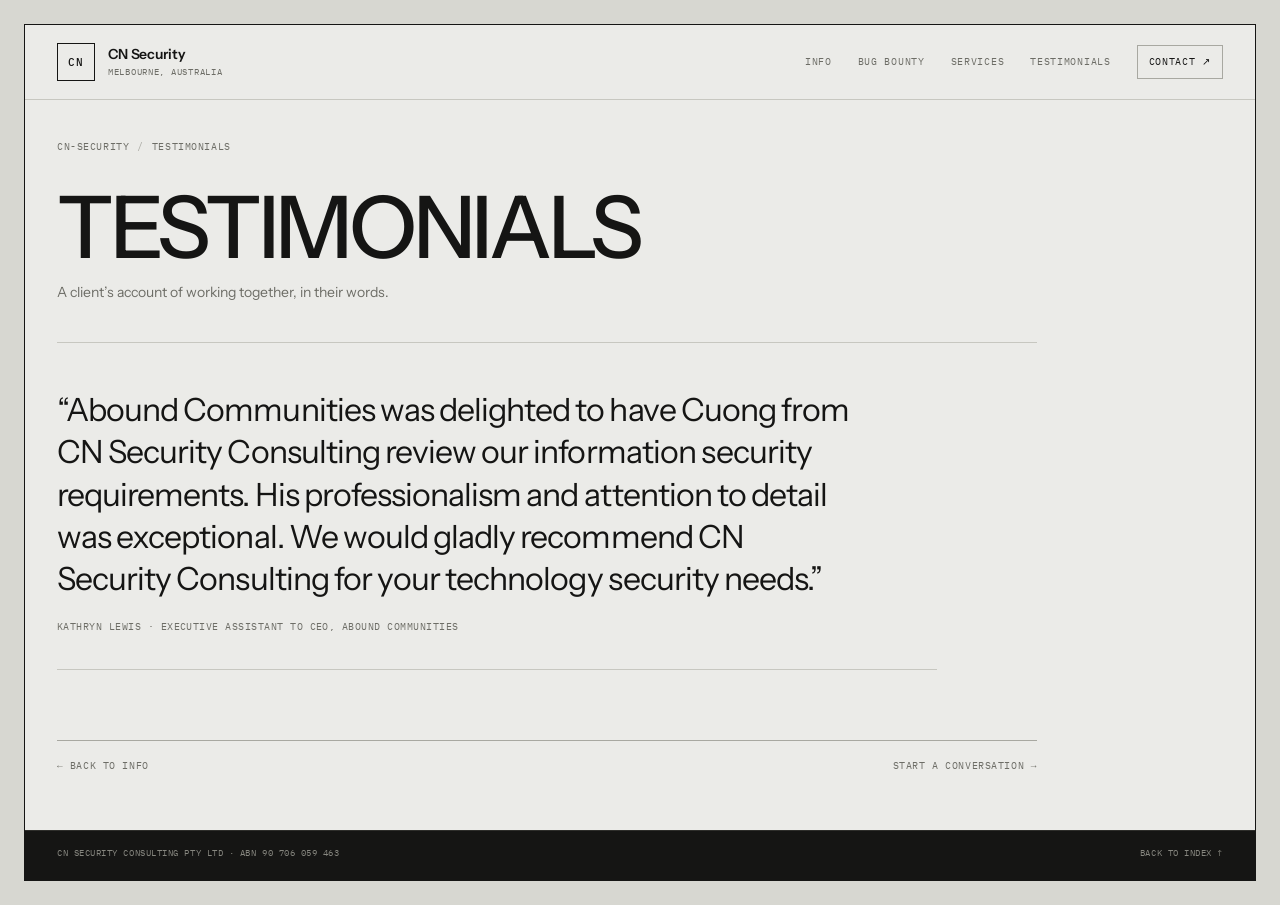
==== commit fff51c2f: "Redesign site with monochrome layout and bug bounty disclosures" ====
--- a/testimonials/index.html
+++ b/testimonials/index.html
@@ -3,28 +3,75 @@
 <head>
 <meta charset="UTF-8">
 <meta name="viewport" content="width=device-width, initial-scale=1.0">
-<meta name="description" content="What clients say about working with CN Security Consulting — Melbourne-based offensive security and red teaming.">
-<title>Testimonials &ndash; CN Security Consulting</title>
+<meta name="description" content="What clients say about working with CN Security Consulting, an independent offensive security consultancy in Melbourne.">
+<meta name="theme-color" content="#d7d7d1">
+<meta property="og:title" content="Testimonials · CN Security Consulting">
+<meta property="og:description" content="What clients say about working with CN Security Consulting.">
+<meta property="og:type" content="website">
+<meta property="og:url" content="https://cnsecurity.com.au/testimonials/">
+<meta property="og:image" content="https://cnsecurity.com.au/assets/og.png">
+<meta property="og:image:width" content="1200">
+<meta property="og:image:height" content="630">
+<meta name="twitter:card" content="summary_large_image">
+<title>Testimonials · CN Security Consulting</title>
 <link rel="canonical" href="https://cnsecurity.com.au/testimonials/">
-<link rel="stylesheet" href="../style.css">
+<link rel="icon" href="/assets/favicon.svg" type="image/svg+xml">
+<link rel="stylesheet" href="/style.css">
 </head>
 <body>
 
-<p class="breadcrumb"><a href="/">cn-security</a> / testimonials</p>
+<a class="skip-link" href="#main">Skip to content</a>
 
-<h1>Testimonials</h1>
-<p class="tagline">What clients say about working with us</p>
+<div class="site-frame">
 
-<section>
-    <p class="quote">
-        "Abound Communities was delighted to have Cuong from CN Security Consulting review our information security requirements. His professionalism and attention to detail was exceptional. We would gladly recommend CN Security Consulting for your technology security needs."
-    </p>
-    <p class="cite">Kathryn Lewis, Executive Assistant to CEO, Abound Communities</p>
-</section>
+    <header class="site-header">
+        <div class="wrap">
+            <a class="brand" href="/" aria-label="CN Security Consulting, home">
+                <span class="brand-mark" aria-hidden="true">CN</span>
+                <span class="brand-name">CN Security<small>Melbourne, Australia</small></span>
+            </a>
+            <nav class="site-nav" aria-label="Main navigation">
+                <a href="/#info">Info</a>
+                <a href="/#disclosures">Bug Bounty</a>
+                <a href="/#services">Services</a>
+                <a href="/testimonials/" aria-current="page">Testimonials</a>
+                <a class="nav-contact" href="/#contact">Contact <span aria-hidden="true">↗</span></a>
+            </nav>
+        </div>
+    </header>
 
-<footer>
-    CN Security Consulting Pty Ltd &middot; ABN 90 706 059 463
-</footer>
+    <main id="main">
+        <div class="wrap">
+            <header class="page-header">
+                <nav class="breadcrumb" aria-label="Breadcrumb">
+                    <a href="/">cn-security</a><span class="sep">/</span><span>testimonials</span>
+                </nav>
+                <h1>Testimonials</h1>
+                <p>A client’s account of working together, in their words.</p>
+            </header>
+
+            <div class="testimonial-list">
+                <blockquote class="testimonial">
+                    <p>“Abound Communities was delighted to have Cuong from CN Security Consulting review our information security requirements. His professionalism and attention to detail was exceptional. We would gladly recommend CN Security Consulting for your technology security needs.”</p>
+                    <footer>Kathryn Lewis · Executive Assistant to CEO, Abound Communities</footer>
+                </blockquote>
+            </div>
+
+            <nav class="article-nav" aria-label="Page navigation">
+                <a href="/#info">← Back to info</a>
+                <a class="next" href="/#contact">Start a conversation →</a>
+            </nav>
+        </div>
+    </main>
+
+    <footer class="site-footer">
+        <div class="wrap">
+            <span>CN Security Consulting Pty Ltd · ABN 90 706 059 463</span>
+            <a href="/">Back to index ↑</a>
+        </div>
+    </footer>
+
+</div>
 
 </body>
 </html>
--- a/style.css
+++ b/style.css
@@ -1,226 +1,1295 @@
+/* ---------------------------------------------------------
+   CN Security Consulting
+   Monochrome editorial theme
+   --------------------------------------------------------- */
+
+@font-face {
+    font-family: "Instrument Sans";
+    src: url("/assets/fonts/instrument-sans-400.woff2") format("woff2");
+    font-weight: 400;
+    font-style: normal;
+    font-display: swap;
+}
+
+@font-face {
+    font-family: "Instrument Sans";
+    src: url("/assets/fonts/instrument-sans-500.woff2") format("woff2");
+    font-weight: 500;
+    font-style: normal;
+    font-display: swap;
+}
+
+@font-face {
+    font-family: "Instrument Sans";
+    src: url("/assets/fonts/instrument-sans-600.woff2") format("woff2");
+    font-weight: 600;
+    font-style: normal;
+    font-display: swap;
+}
+
+@font-face {
+    font-family: "IBM Plex Mono";
+    src: url("/assets/fonts/ibm-plex-mono-400.woff2") format("woff2");
+    font-weight: 400;
+    font-style: normal;
+    font-display: swap;
+}
+
+@font-face {
+    font-family: "IBM Plex Mono";
+    src: url("/assets/fonts/ibm-plex-mono-500.woff2") format("woff2");
+    font-weight: 500;
+    font-style: normal;
+    font-display: swap;
+}
+
 :root {
-    --bg: #ffffff;
-    --fg: #1a1a1a;
-    --dim: #666666;
-    --accent: #1a1a1a;
-    --code-bg: #f5f5f5;
-    --rule: #e0e0e0;
+    --page: #d7d7d1;
+    --paper: #ebebe8;
+    --paper-2: #e2e2dd;
+    --ink: #151514;
+    --ink-soft: #3c3c38;
+    --muted: #6d6d66;
+    --line: #c7c7c0;
+    --line-strong: #a8a8a1;
+    --white: #f3f3ef;
+    --sans: "Instrument Sans", -apple-system, BlinkMacSystemFont, "Segoe UI", Helvetica, Arial, sans-serif;
+    --mono: "IBM Plex Mono", "SF Mono", Menlo, Monaco, Consolas, monospace;
 }
 
 * {
     box-sizing: border-box;
 }
 
+html {
+    scroll-behavior: smooth;
+}
+
 body {
-    font-family: -apple-system, BlinkMacSystemFont, "Segoe UI", Roboto, Helvetica, Arial, sans-serif;
-    max-width: 680px;
-    margin: 4em auto;
-    padding: 0 1.5em;
-    color: var(--fg);
-    background: var(--bg);
-    line-height: 1.7;
+    margin: 0;
+    min-height: 100vh;
+    display: flex;
+    flex-direction: column;
+    background: var(--page);
+    color: var(--ink);
+    font-family: var(--sans);
     font-size: 16px;
-}
-
-h1 {
-    font-size: 1.6em;
+    line-height: 1.55;
+    -webkit-font-smoothing: antialiased;
+    text-rendering: optimizeLegibility;
+}
+
+::selection {
+    background: var(--ink);
+    color: var(--paper);
+}
+
+a {
+    color: inherit;
+    text-decoration: none;
+}
+
+a:focus-visible,
+button:focus-visible {
+    outline: 2px solid var(--ink);
+    outline-offset: 4px;
+}
+
+img {
+    max-width: 100%;
+    display: block;
+}
+
+/* ---------------------------------------------------------
+   Page frame
+   --------------------------------------------------------- */
+
+.site-frame {
+    width: calc(100% - 48px);
+    max-width: 1280px;
+    margin: 24px auto;
+    flex: 1 0 auto;
+    display: flex;
+    flex-direction: column;
+    background: var(--paper);
+    border: 1px solid var(--ink);
+    overflow: hidden;
+}
+
+main {
+    flex: 1 0 auto;
+}
+
+.wrap {
+    width: 100%;
+    max-width: 1240px;
+    margin: 0 auto;
+    padding: 0 32px;
+}
+
+section[id],
+main[id] {
+    scroll-margin-top: 22px;
+}
+
+.skip-link {
+    position: absolute;
+    left: -9999px;
+    top: 0;
+    z-index: 100;
+    background: var(--ink);
+    color: var(--paper);
+    padding: 10px 14px;
+    font-family: var(--mono);
+    font-size: 12px;
+}
+
+.skip-link:focus {
+    left: 16px;
+    top: 16px;
+}
+
+/* ---------------------------------------------------------
+   Header
+   --------------------------------------------------------- */
+
+.site-header {
+    flex-shrink: 0;
+    background: var(--paper);
+    border-bottom: 1px solid var(--line);
+}
+
+.site-header .wrap {
+    min-height: 74px;
+    display: flex;
+    align-items: center;
+    justify-content: space-between;
+    gap: 24px;
+}
+
+.brand {
+    display: flex;
+    align-items: center;
+    gap: 13px;
+    flex-shrink: 0;
+}
+
+.brand-mark {
+    width: 38px;
+    height: 38px;
+    border: 1px solid var(--ink);
+    display: grid;
+    place-items: center;
+    font-family: var(--mono);
+    font-size: 11px;
+    font-weight: 500;
+    letter-spacing: 0.08em;
+    line-height: 1;
+}
+
+.brand-name {
+    font-size: 14px;
     font-weight: 600;
-    margin: 0;
+    line-height: 1.1;
+    letter-spacing: -0.01em;
+}
+
+.brand-name small {
+    display: block;
+    color: var(--muted);
+    font-family: var(--mono);
+    font-size: 9px;
+    font-weight: 400;
+    letter-spacing: 0.08em;
+    text-transform: uppercase;
+    margin-top: 4px;
+}
+
+.site-nav {
+    display: flex;
+    align-items: center;
+    gap: 26px;
+    font-family: var(--mono);
+    font-size: 10px;
+    text-transform: uppercase;
+    letter-spacing: 0.07em;
+    white-space: nowrap;
+}
+
+.site-nav a {
+    color: var(--muted);
+    padding: 5px 0;
+    transition: color 0.15s ease;
+}
+
+.site-nav a:hover {
+    color: var(--ink);
+}
+
+.site-nav .nav-contact {
+    color: var(--ink);
+    border: 1px solid var(--line-strong);
+    padding: 8px 11px;
+    transition: background 0.15s ease, color 0.15s ease, border-color 0.15s ease;
+}
+
+.site-nav .nav-contact:hover {
+    background: var(--ink);
+    border-color: var(--ink);
+    color: var(--paper);
+}
+
+/* ---------------------------------------------------------
+   Shared section furniture
+   --------------------------------------------------------- */
+
+.section-top {
+    display: flex;
+    align-items: baseline;
+    justify-content: space-between;
+    gap: 20px;
+    padding-bottom: 13px;
+    border-bottom: 1px solid var(--line);
+    color: var(--muted);
+    font-family: var(--mono);
+    font-size: 10px;
+    letter-spacing: 0.08em;
+    text-transform: uppercase;
+}
+
+.section-head {
+    display: flex;
+    align-items: baseline;
+    justify-content: space-between;
+    gap: 24px;
+    margin-bottom: 4px;
+}
+
+.section-head h2 {
+    margin: 0;
+    font-family: var(--mono);
+    font-size: 11px;
+    font-weight: 500;
+    letter-spacing: 0.08em;
+    text-transform: uppercase;
+    display: flex;
+    align-items: baseline;
+    gap: 14px;
+}
+
+.section-num {
+    color: var(--muted);
+    font-weight: 400;
+}
+
+.section-aside {
+    color: var(--muted);
+    font-family: var(--mono);
+    font-size: 10px;
+    letter-spacing: 0.06em;
+    text-transform: uppercase;
+    text-align: right;
+}
+
+.section {
+    border-top: 1px solid var(--line-strong);
+    padding-bottom: 64px;
+}
+
+.section .wrap {
+    padding-top: 20px;
+}
+
+/* ---------------------------------------------------------
+   Info
+   --------------------------------------------------------- */
+
+.info {
+    padding-top: 22px;
+    padding-bottom: 64px;
+}
+
+.info-grid {
+    display: grid;
+    grid-template-columns: minmax(0, 1.12fr) minmax(300px, 0.88fr);
+    padding-top: 34px;
+}
+
+.info-main {
+    padding-right: 56px;
+    border-right: 1px solid var(--line);
+}
+
+.info-hello {
+    margin: 0 0 16px;
+    font-size: clamp(1.7rem, 3vw, 2.15rem);
+    font-weight: 500;
+    line-height: 1.2;
+    letter-spacing: -0.03em;
+}
+
+.info-lede {
+    max-width: 58ch;
+    margin: 0 0 18px;
+    color: var(--ink-soft);
+    font-size: clamp(1.02rem, 1.55vw, 1.22rem);
+    line-height: 1.6;
+}
+
+.info-note {
+    max-width: 50ch;
+    margin: 0;
+    color: var(--muted);
+    font-size: 13px;
+    line-height: 1.6;
+}
+
+.info-meta {
+    margin: 0;
+    padding-left: 48px;
+    border-top: 1px solid var(--line);
+    align-self: start;
+}
+
+.info-meta div {
+    display: grid;
+    grid-template-columns: 112px minmax(0, 1fr);
+    gap: 18px;
+    padding: 11px 0;
+    border-bottom: 1px solid var(--line);
+}
+
+.info-meta dt {
+    color: var(--muted);
+    font-family: var(--mono);
+    font-size: 9.5px;
+    letter-spacing: 0.06em;
+    text-transform: uppercase;
+}
+
+.info-meta dd {
+    margin: 0;
+    color: var(--ink-soft);
+    font-size: 12.5px;
+    line-height: 1.5;
+}
+
+.quote {
+    display: grid;
+    grid-template-columns: 200px minmax(0, 1fr);
+    gap: 48px;
+    margin: 56px 0 0;
+    padding-top: 22px;
+    border-top: 1px solid var(--line);
+}
+
+.quote-label {
+    color: var(--muted);
+    font-family: var(--mono);
+    font-size: 9.5px;
+    letter-spacing: 0.06em;
+    text-transform: uppercase;
+}
+
+.quote p {
+    max-width: 42ch;
+    margin: 0;
+    font-size: clamp(1.15rem, 2vw, 1.48rem);
+    line-height: 1.4;
+    letter-spacing: -0.022em;
+}
+
+.quote footer {
+    margin-top: 16px;
+    color: var(--muted);
+    font-family: var(--mono);
+    font-size: 9.5px;
+    letter-spacing: 0.04em;
+    text-transform: uppercase;
+}
+
+/* ---------------------------------------------------------
+   Public disclosures
+   --------------------------------------------------------- */
+
+.work-list {
+    list-style: none;
+    margin: 8px 0 0;
+    padding: 0;
+    border-top: 1px solid var(--line);
+}
+
+.work-row {
+    display: grid;
+    grid-template-columns: 54px minmax(0, 1fr) 220px 56px 22px;
+    align-items: center;
+    gap: 22px;
+    padding: 22px 10px;
+    border-bottom: 1px solid var(--line);
+    transition: background 0.18s ease;
+}
+
+.work-row:hover {
+    background: var(--paper-2);
+}
+
+.work-no,
+.work-year,
+.work-tag {
+    color: var(--muted);
+    font-family: var(--mono);
+    font-size: 10px;
+    letter-spacing: 0.045em;
+    text-transform: uppercase;
+}
+
+.work-no {
+    font-size: 11px;
+}
+
+.work-title {
+    display: block;
+    font-size: clamp(1.2rem, 2.4vw, 1.72rem);
+    font-weight: 500;
+    line-height: 1.14;
+    letter-spacing: -0.03em;
+}
+
+.work-desc {
+    display: block;
+    margin-top: 5px;
+    color: var(--muted);
+    font-size: 13px;
+    line-height: 1.45;
+}
+
+.work-tag {
+    line-height: 1.5;
+}
+
+.work-arrow {
+    font-size: 17px;
+    line-height: 1;
+    transition: transform 0.18s ease;
+}
+
+.work-row:hover .work-arrow {
+    transform: translate(3px, -3px);
+}
+
+/* ---------------------------------------------------------
+   Services
+   --------------------------------------------------------- */
+
+.service-list {
+    list-style: none;
+    margin: 8px 0 0;
+    padding: 0;
+    border-top: 1px solid var(--line);
+}
+
+.service-row {
+    display: grid;
+    grid-template-columns: 54px minmax(0, 0.85fr) minmax(0, 1.35fr);
+    gap: 22px;
+    align-items: baseline;
+    padding: 20px 10px;
+    border-bottom: 1px solid var(--line);
+}
+
+.service-num {
+    color: var(--muted);
+    font-family: var(--mono);
+    font-size: 11px;
+    letter-spacing: 0.045em;
+}
+
+.service-row h3 {
+    margin: 0;
+    font-size: 1.08rem;
+    font-weight: 500;
     letter-spacing: -0.02em;
-}
-
-h2 {
-    font-size: 1.1em;
+    line-height: 1.3;
+}
+
+.service-row p {
+    margin: 0;
+    max-width: 58ch;
+    color: var(--muted);
+    font-size: 13.5px;
+    line-height: 1.55;
+}
+
+/* ---------------------------------------------------------
+   Contact
+   --------------------------------------------------------- */
+
+.contact {
+    background: var(--ink);
+    color: var(--white);
+}
+
+.contact .wrap {
+    padding-top: 22px;
+    padding-bottom: 70px;
+}
+
+.contact .section-top {
+    border-color: #363633;
+    color: #8e8e87;
+}
+
+.contact h2 {
+    margin: 38px 0 48px;
+    font-size: clamp(3.4rem, 9.4vw, 8rem);
+    font-weight: 500;
+    line-height: 0.84;
+    letter-spacing: -0.06em;
+    text-transform: uppercase;
+}
+
+.contact h2 .period {
+    color: #77776f;
+}
+
+.contact-grid {
+    display: grid;
+    grid-template-columns: minmax(0, 1fr) minmax(0, 1fr);
+    gap: 56px;
+    padding-top: 24px;
+    border-top: 1px solid #363633;
+}
+
+.contact-grid > p {
+    max-width: 36ch;
+    margin: 0;
+    color: #b8b8b1;
+    font-size: 14px;
+    line-height: 1.65;
+}
+
+.contact-details {
+    font-family: var(--mono);
+    font-size: 10.5px;
+    line-height: 1.85;
+    color: #a9a9a2;
+    letter-spacing: 0.02em;
+}
+
+.contact-email {
+    display: inline-block;
+    margin-bottom: 16px;
+    color: var(--white);
+    font-family: var(--sans);
+    font-size: clamp(1.05rem, 1.9vw, 1.4rem);
+    letter-spacing: -0.02em;
+    line-height: 1.25;
+    border-bottom: 1px solid #5c5c56;
+    padding-bottom: 4px;
+    transition: border-color 0.15s ease;
+}
+
+.contact-email:hover {
+    border-color: var(--white);
+}
+
+.contact-details p {
+    margin: 0;
+}
+
+.contact-details a {
+    color: var(--white);
+}
+
+/* ---------------------------------------------------------
+   Footer
+   --------------------------------------------------------- */
+
+.site-footer {
+    flex-shrink: 0;
+    background: var(--ink);
+    color: #86867f;
+}
+
+.site-footer .wrap {
+    display: flex;
+    align-items: baseline;
+    justify-content: space-between;
+    gap: 24px;
+    flex-wrap: wrap;
+    padding-top: 15px;
+    padding-bottom: 20px;
+    border-top: 1px solid #2e2e2b;
+    font-family: var(--mono);
+    font-size: 9px;
+    letter-spacing: 0.06em;
+    text-transform: uppercase;
+    line-height: 1.6;
+}
+
+.site-footer a:hover {
+    color: var(--white);
+}
+
+/* ---------------------------------------------------------
+   Article pages
+   --------------------------------------------------------- */
+
+.article-page {
+    padding-bottom: 0;
+}
+
+.article-header {
+    max-width: 980px;
+    padding-top: 40px;
+    padding-bottom: 38px;
+    border-bottom: 1px solid var(--line);
+}
+
+.breadcrumb {
+    display: flex;
+    gap: 8px;
+    margin: 0 0 34px;
+    color: var(--muted);
+    font-family: var(--mono);
+    font-size: 9.5px;
+    letter-spacing: 0.06em;
+    text-transform: uppercase;
+}
+
+.breadcrumb a:hover {
+    color: var(--ink);
+}
+
+.breadcrumb .sep {
+    color: var(--line-strong);
+}
+
+.article-kicker {
+    margin: 0 0 14px;
+    color: var(--muted);
+    font-family: var(--mono);
+    font-size: 9.5px;
+    letter-spacing: 0.06em;
+    text-transform: uppercase;
+}
+
+.article-header h1 {
+    max-width: 22ch;
+    margin: 0 0 22px;
+    font-size: clamp(2.3rem, 5.4vw, 4.3rem);
+    font-weight: 500;
+    line-height: 0.98;
+    letter-spacing: -0.045em;
+}
+
+.article-lede {
+    max-width: 58ch;
+    margin: 0;
+    color: var(--ink-soft);
+    font-size: clamp(1.05rem, 1.8vw, 1.3rem);
+    line-height: 1.45;
+    letter-spacing: -0.015em;
+}
+
+.article-meta {
+    display: grid;
+    grid-template-columns: repeat(4, minmax(0, 1fr));
+    margin: 30px 0 0;
+    border-top: 1px solid var(--line);
+}
+
+.article-meta div {
+    padding: 11px 20px 0 0;
+    border-right: 1px solid var(--line);
+}
+
+.article-meta div:last-child {
+    border-right: 0;
+    padding-right: 0;
+}
+
+.article-meta div + div {
+    padding-left: 20px;
+}
+
+.article-meta dt {
+    color: var(--muted);
+    font-family: var(--mono);
+    font-size: 9px;
+    letter-spacing: 0.06em;
+    text-transform: uppercase;
+}
+
+.article-meta dd {
+    margin: 3px 0 0;
+    color: var(--ink-soft);
+    font-size: 12px;
+}
+
+.article-layout {
+    display: grid;
+    grid-template-columns: 190px minmax(0, 710px);
+    gap: 72px;
+    align-items: start;
+}
+
+.article-layout > * {
+    min-width: 0;
+}
+
+.article-side {
+    position: sticky;
+    top: 32px;
+    padding-top: 42px;
+}
+
+.side-label {
+    margin: 0 0 12px;
+    color: var(--muted);
+    font-family: var(--mono);
+    font-size: 9px;
+    letter-spacing: 0.07em;
+    text-transform: uppercase;
+}
+
+.toc ul {
+    list-style: none;
+    margin: 0;
+    padding: 0;
+    border-top: 1px solid var(--line);
+}
+
+.toc li {
+    border-bottom: 1px solid var(--line);
+}
+
+.toc a {
+    display: block;
+    padding: 7px 0;
+    color: var(--muted);
+    font-family: var(--mono);
+    font-size: 9px;
+    line-height: 1.55;
+    letter-spacing: 0.03em;
+    text-transform: uppercase;
+    overflow-wrap: anywhere;
+    transition: color 0.15s ease;
+}
+
+.toc a:hover {
+    color: var(--ink);
+}
+
+.side-back {
+    display: inline-block;
+    margin-top: 18px;
+    color: var(--muted);
+    font-family: var(--mono);
+    font-size: 9px;
+    letter-spacing: 0.05em;
+    text-transform: uppercase;
+}
+
+.side-back:hover {
+    color: var(--ink);
+}
+
+.article-body {
+    max-width: 710px;
+    padding: 42px 0 64px;
+}
+
+.article-body h2 {
+    margin: 42px 0 12px;
+    font-size: 1.22rem;
     font-weight: 600;
-    margin: 0 0 0.6em 0;
-}
-
-h3 {
-    font-size: 1em;
+    line-height: 1.3;
+    letter-spacing: -0.022em;
+}
+
+.article-body h2:first-child {
+    margin-top: 0;
+}
+
+.article-body h3 {
+    margin: 32px 0 10px;
+    font-size: 1.02rem;
     font-weight: 600;
-    margin: 2em 0 0.5em 0;
-}
-
-.tagline {
-    color: var(--dim);
-    margin: 0.4em 0 2.5em 0;
-}
-
-section {
-    margin-bottom: 2.5em;
-}
-
-ul, ol {
-    margin: 0;
-    padding-left: 1.4em;
-}
-
-ul li, ol li {
-    margin-bottom: 0.3em;
-}
-
-p {
-    margin: 0 0 1em 0;
-}
-
-.quote {
-    border-left: 2px solid var(--rule);
-    padding-left: 1em;
+}
+
+.article-body p {
+    margin: 0 0 1.15em;
+    color: var(--ink-soft);
+    font-size: 16px;
+    line-height: 1.72;
+}
+
+.article-body ul,
+.article-body ol {
+    margin: 0 0 1.3em;
+    padding-left: 1.35em;
+    color: var(--ink-soft);
+    font-size: 16px;
+    line-height: 1.72;
+}
+
+.article-body li {
+    margin-bottom: 0.45em;
+}
+
+.article-body strong {
+    color: var(--ink);
+    font-weight: 600;
+}
+
+.article-body em {
+    color: var(--ink);
+}
+
+.article-body abbr {
+    text-decoration: underline dotted var(--line-strong);
+    text-underline-offset: 3px;
+    cursor: help;
+}
+
+.article-body .code-label {
+    margin: 1.6em 0 0.45em;
+    color: var(--muted);
+    font-family: var(--mono);
+    font-size: 9px;
+    letter-spacing: 0.06em;
+    text-transform: uppercase;
+}
+
+.article-body .code-label + pre {
+    margin-top: 0;
+}
+
+.article-body pre {
+    margin: 1.6em 0;
+    padding: 16px 18px;
+    overflow-x: auto;
+    background: var(--paper-2);
+    border: 1px solid var(--line);
+    font-size: 12.5px;
+    line-height: 1.65;
+}
+
+.article-body code {
+    font-family: var(--mono);
+    font-size: 0.87em;
+    background: var(--paper-2);
+    border: 1px solid var(--line);
+    padding: 0.08em 0.3em;
+}
+
+.article-body pre code {
+    display: block;
+    background: none;
+    border: 0;
+    padding: 0;
+    font-size: inherit;
+    line-height: inherit;
+}
+
+.article-body table {
+    width: 100%;
     margin: 1.5em 0;
-}
-
-.cite {
-    color: var(--dim);
-}
-
-.hours {
-    color: var(--dim);
-}
-
-.meta {
-    color: var(--dim);
-    margin: 0 0 2.5em 0;
-    font-size: 0.9em;
-}
-
-.breadcrumb {
-    color: var(--dim);
-    margin: 0 0 2.5em 0;
-    font-size: 0.9em;
-}
-
-a {
-    color: var(--accent);
-    text-decoration: underline;
-    text-underline-offset: 2px;
-}
-
-a:hover {
-    color: var(--dim);
-}
-
-pre {
-    background: var(--code-bg);
-    padding: 1em;
-    margin: 1em 0;
-    overflow-x: auto;
-    font-size: 0.85em;
-    line-height: 1.5;
-    border-radius: 4px;
-}
-
-code {
-    font-family: "SF Mono", "Menlo", "Monaco", "Consolas", monospace;
-    background: var(--code-bg);
-    padding: 0.1em 0.35em;
-    border-radius: 3px;
-    font-size: 0.9em;
-}
-
-pre code {
-    background: none;
-    padding: 0;
-    color: var(--fg);
-}
-
-table {
-    width: 100%;
     border-collapse: collapse;
-    margin: 1em 0;
-    font-size: 0.9em;
-}
-
-th, td {
+    font-size: 13px;
+}
+
+.article-body th,
+.article-body td {
     text-align: left;
-    padding: 0.4em 0.8em;
-    border-bottom: 1px solid var(--rule);
+    padding: 8px 10px;
+    border-bottom: 1px solid var(--line);
     vertical-align: top;
-    word-break: break-word;
-}
-
-th {
-    color: var(--dim);
+}
+
+.article-body th {
+    color: var(--muted);
+    font-family: var(--mono);
+    font-size: 9px;
     font-weight: 500;
-}
-
-strong {
-    font-weight: 600;
-}
-
-footer {
-    margin-top: 4em;
-    padding-top: 1em;
-    border-top: 1px solid var(--rule);
-    color: var(--dim);
-    font-size: 0.9em;
-}
-
-/* === top nav === */
-
-.topnav {
-    margin: 0 0 2.5em 0;
-    font-size: 0.95em;
-}
-
-.topnav a {
-    color: var(--dim);
-    text-decoration: none;
-}
-
-.topnav a:hover {
-    color: var(--fg);
-    text-decoration: underline;
-    text-underline-offset: 2px;
-}
-
-.topnav .sep {
-    margin: 0 0.6em;
-    color: var(--rule);
-}
-
-/* === post list === */
-
-.post-list {
-    list-style: none;
-    padding: 0;
-    margin: 1.5em 0 0 0;
-}
-
-.post-list li {
-    margin-bottom: 1.8em;
-}
-
-.post-list .post-date {
-    color: var(--dim);
-    font-size: 0.9em;
-    margin: 0;
-}
-
-.post-list .post-title {
-    font-weight: 600;
-    display: inline-block;
-    margin: 0.1em 0;
-}
-
-.post-list .post-desc {
-    color: var(--dim);
-    margin: 0.2em 0 0 0;
-    font-size: 0.95em;
-}
-
-/* === detail list (services, process) === */
-
-.detail-list {
-    margin: 0;
-    padding-left: 1.4em;
-}
-
-.detail-list li {
-    margin-bottom: 1em;
-}
-
-.detail-list .desc {
-    display: block;
-    color: var(--dim);
-    font-size: 0.95em;
-}
+    letter-spacing: 0.06em;
+    text-transform: uppercase;
+}
+
+.article-nav {
+    display: flex;
+    align-items: baseline;
+    justify-content: space-between;
+    gap: 32px;
+    max-width: 980px;
+    padding: 18px 0 56px;
+    border-top: 1px solid var(--line-strong);
+    font-family: var(--mono);
+    font-size: 9.5px;
+    letter-spacing: 0.06em;
+    text-transform: uppercase;
+}
+
+.article-nav a {
+    color: var(--muted);
+}
+
+.article-nav a:hover {
+    color: var(--ink);
+}
+
+.article-nav .next {
+    text-align: right;
+}
+
+/* ---------------------------------------------------------
+   Testimonials page
+   --------------------------------------------------------- */
+
+.page-header {
+    max-width: 980px;
+    padding-top: 40px;
+    padding-bottom: 38px;
+    border-bottom: 1px solid var(--line);
+}
+
+.page-header h1 {
+    margin: 0 0 16px;
+    font-size: clamp(2.8rem, 7vw, 5.4rem);
+    font-weight: 500;
+    line-height: 0.9;
+    letter-spacing: -0.05em;
+    text-transform: uppercase;
+}
+
+.page-header p {
+    max-width: 52ch;
+    margin: 0;
+    color: var(--muted);
+    font-size: 14px;
+}
+
+.testimonial-list {
+    max-width: 880px;
+    padding: 12px 0 70px;
+}
+
+.testimonial {
+    margin: 0;
+    padding: 34px 0;
+    border-bottom: 1px solid var(--line);
+}
+
+.testimonial p {
+    max-width: 38ch;
+    margin: 0;
+    font-size: clamp(1.3rem, 2.8vw, 2rem);
+    line-height: 1.32;
+    letter-spacing: -0.03em;
+}
+
+.testimonial footer {
+    margin-top: 20px;
+    color: var(--muted);
+    font-family: var(--mono);
+    font-size: 9.5px;
+    letter-spacing: 0.05em;
+    text-transform: uppercase;
+}
+
+/* ---------------------------------------------------------
+   Responsive
+   --------------------------------------------------------- */
+
+@media (max-width: 980px) {
+    .info-grid {
+        grid-template-columns: 1fr;
+    }
+
+    .info-main {
+        padding-right: 0;
+        padding-bottom: 28px;
+        border-right: 0;
+        border-bottom: 1px solid var(--line);
+    }
+
+    .info-meta {
+        padding-left: 0;
+        padding-top: 24px;
+    }
+
+    .work-row {
+        grid-template-columns: 44px minmax(0, 1fr) 170px 50px 20px;
+        gap: 16px;
+    }
+
+    .quote {
+        grid-template-columns: 150px minmax(0, 1fr);
+        gap: 32px;
+    }
+
+    .article-layout {
+        grid-template-columns: 1fr;
+        gap: 0;
+    }
+
+    .article-side {
+        position: static;
+        padding-top: 30px;
+    }
+
+    .toc ul {
+        display: grid;
+        grid-template-columns: repeat(2, minmax(0, 1fr));
+        column-gap: 24px;
+    }
+
+    .article-body {
+        padding-top: 34px;
+    }
+}
+
+@media (max-width: 760px) {
+    .site-frame {
+        width: calc(100% - 20px);
+        margin: 10px auto;
+    }
+
+    .wrap {
+        padding: 0 22px;
+    }
+
+    .site-header .wrap {
+        min-height: 64px;
+    }
+
+    .brand-name {
+        display: none;
+    }
+
+    .site-nav {
+        gap: 16px;
+    }
+
+    .info {
+        padding-top: 18px;
+        padding-bottom: 48px;
+    }
+
+    .info-hello {
+        font-size: 1.7rem;
+    }
+
+    .info-lede {
+        font-size: 1rem;
+    }
+
+    .info-grid {
+        padding-top: 26px;
+    }
+
+    .info-meta {
+        padding-top: 20px;
+    }
+
+    .info-meta div {
+        grid-template-columns: 104px minmax(0, 1fr);
+        gap: 14px;
+    }
+
+    .section {
+        padding-bottom: 48px;
+    }
+
+    .section .wrap {
+        padding-top: 16px;
+    }
+
+    .section-aside {
+        display: none;
+    }
+
+    .work-row {
+        grid-template-columns: 30px minmax(0, 1fr) 18px;
+        gap: 12px;
+        padding: 18px 4px;
+    }
+
+    .work-tag,
+    .work-year {
+        display: none;
+    }
+
+    .work-title {
+        font-size: 1.18rem;
+    }
+
+    .work-desc {
+        font-size: 12.5px;
+    }
+
+    .service-row {
+        grid-template-columns: 30px minmax(0, 1fr);
+        gap: 8px 12px;
+        padding: 17px 4px;
+    }
+
+    .service-row h3,
+    .service-row p {
+        grid-column: 2;
+    }
+
+    .service-row p {
+        margin-top: 2px;
+    }
+
+    .quote {
+        grid-template-columns: 1fr;
+        gap: 16px;
+        margin-top: 40px;
+    }
+
+    .contact .wrap {
+        padding-bottom: 52px;
+    }
+
+    .contact h2 {
+        margin: 30px 0 34px;
+        font-size: clamp(3rem, 16vw, 5.4rem);
+    }
+
+    .contact-grid {
+        grid-template-columns: 1fr;
+        gap: 28px;
+    }
+
+    .contact-email {
+        overflow-wrap: anywhere;
+    }
+
+    .site-footer .wrap {
+        flex-direction: column;
+        align-items: flex-start;
+        gap: 7px;
+    }
+
+    .article-header,
+    .page-header {
+        padding-top: 28px;
+        padding-bottom: 30px;
+    }
+
+    .breadcrumb {
+        margin-bottom: 26px;
+    }
+
+    .article-header h1 {
+        max-width: 20ch;
+        font-size: clamp(2.1rem, 10vw, 3.4rem);
+    }
+
+    .article-meta {
+        grid-template-columns: 1fr 1fr;
+    }
+
+    .article-meta div {
+        padding: 10px 14px 10px 0;
+        border-bottom: 1px solid var(--line);
+    }
+
+    .article-meta div:nth-child(2n) {
+        border-right: 0;
+        padding-left: 14px;
+    }
+
+    .article-meta div:nth-child(1),
+    .article-meta div:nth-child(2) {
+        padding-top: 11px;
+    }
+
+    .article-meta div:nth-child(3),
+    .article-meta div:nth-child(4) {
+        border-bottom: 0;
+    }
+
+    .article-meta div:nth-child(3) {
+        padding-left: 0;
+    }
+
+    .article-side {
+        display: none;
+    }
+
+    .article-body {
+        padding-top: 30px;
+        padding-bottom: 48px;
+    }
+
+    .article-body p,
+    .article-body ul,
+    .article-body ol {
+        font-size: 15.5px;
+    }
+
+    .article-nav {
+        flex-direction: column;
+        gap: 14px;
+        padding-bottom: 42px;
+    }
+
+    .article-nav .next {
+        text-align: left;
+    }
+}
+
+@media (max-width: 480px) {
+    .wrap {
+        padding: 0 16px;
+    }
+
+    .site-nav {
+        gap: 12px;
+        font-size: 9px;
+    }
+
+    .site-nav .nav-contact {
+        padding: 7px 9px;
+    }
+
+    .info-meta div {
+        grid-template-columns: 92px minmax(0, 1fr);
+        gap: 12px;
+    }
+
+    .contact-details {
+        font-size: 10px;
+    }
+}
+
+@media (max-width: 420px) {
+    .site-header .wrap {
+        flex-wrap: wrap;
+        gap: 10px;
+        padding-top: 12px;
+        padding-bottom: 12px;
+    }
+
+    .site-nav {
+        width: 100%;
+        justify-content: space-between;
+        gap: 8px;
+    }
+}
+
+@media (prefers-reduced-motion: reduce) {
+    html {
+        scroll-behavior: auto;
+    }
+
+    *,
+    *::before,
+    *::after {
+        transition: none !important;
+    }
+}
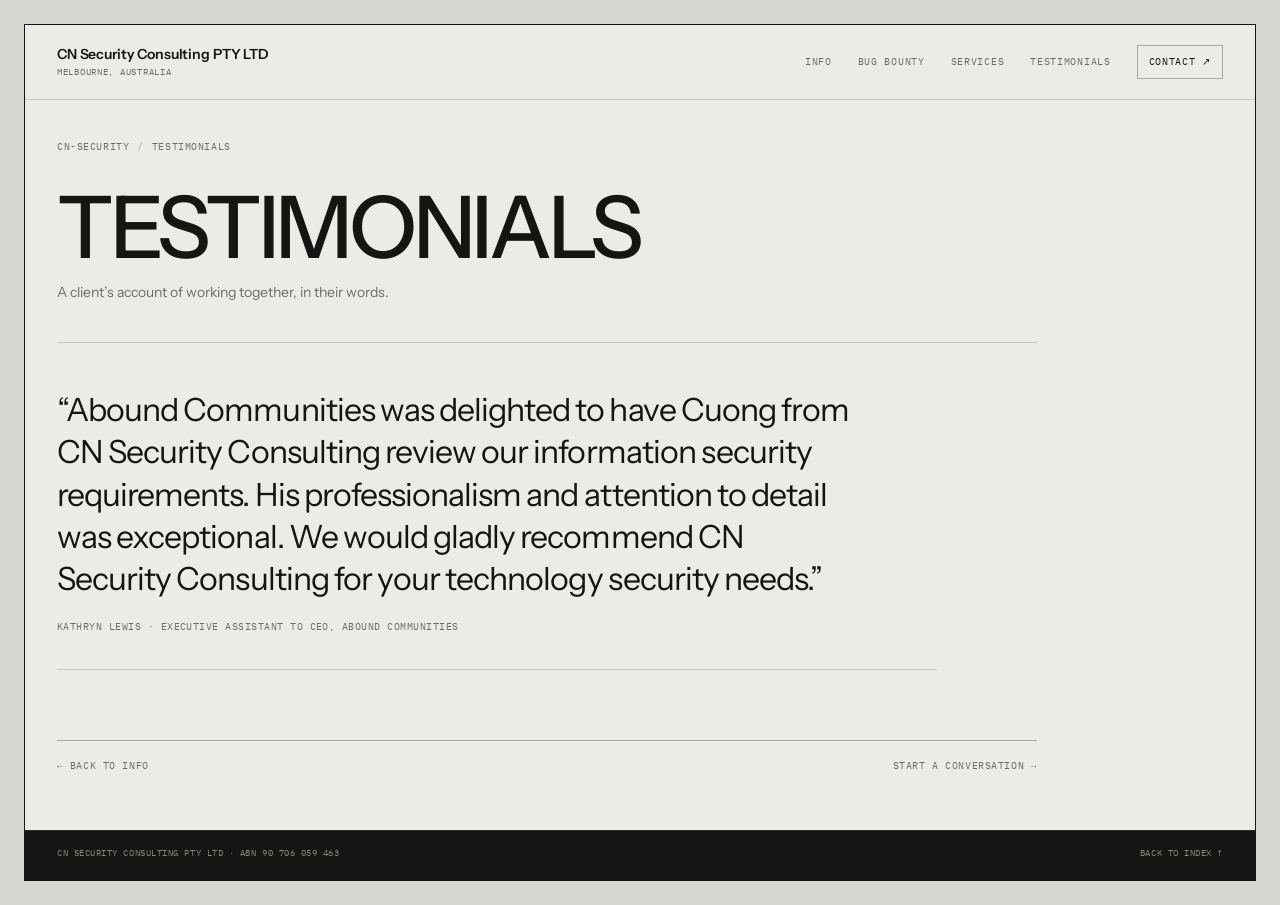
==== commit 1961c4ac: "Update header wordmark to full company name" ====
--- a/testimonials/index.html
+++ b/testimonials/index.html
@@ -26,9 +26,8 @@
 
     <header class="site-header">
         <div class="wrap">
-            <a class="brand" href="/" aria-label="CN Security Consulting, home">
-                <span class="brand-mark" aria-hidden="true">CN</span>
-                <span class="brand-name">CN Security<small>Melbourne, Australia</small></span>
+            <a class="brand" href="/" aria-label="CN Security Consulting Pty Ltd, home">
+                <span class="brand-name">CN Security Consulting PTY LTD<small>Melbourne, Australia</small></span>
             </a>
             <nav class="site-nav" aria-label="Main navigation">
                 <a href="/#info">Info</a>
--- a/style.css
+++ b/style.css
@@ -170,21 +170,8 @@
 .brand {
     display: flex;
     align-items: center;
-    gap: 13px;
+    gap: 0;
     flex-shrink: 0;
-}
-
-.brand-mark {
-    width: 38px;
-    height: 38px;
-    border: 1px solid var(--ink);
-    display: grid;
-    place-items: center;
-    font-family: var(--mono);
-    font-size: 11px;
-    font-weight: 500;
-    letter-spacing: 0.08em;
-    line-height: 1;
 }
 
 .brand-name {
@@ -1064,10 +1051,6 @@
         min-height: 64px;
     }
 
-    .brand-name {
-        display: none;
-    }
-
     .site-nav {
         gap: 16px;
     }
@@ -1267,7 +1250,7 @@
     }
 }
 
-@media (max-width: 420px) {
+@media (max-width: 700px) {
     .site-header .wrap {
         flex-wrap: wrap;
         gap: 10px;
